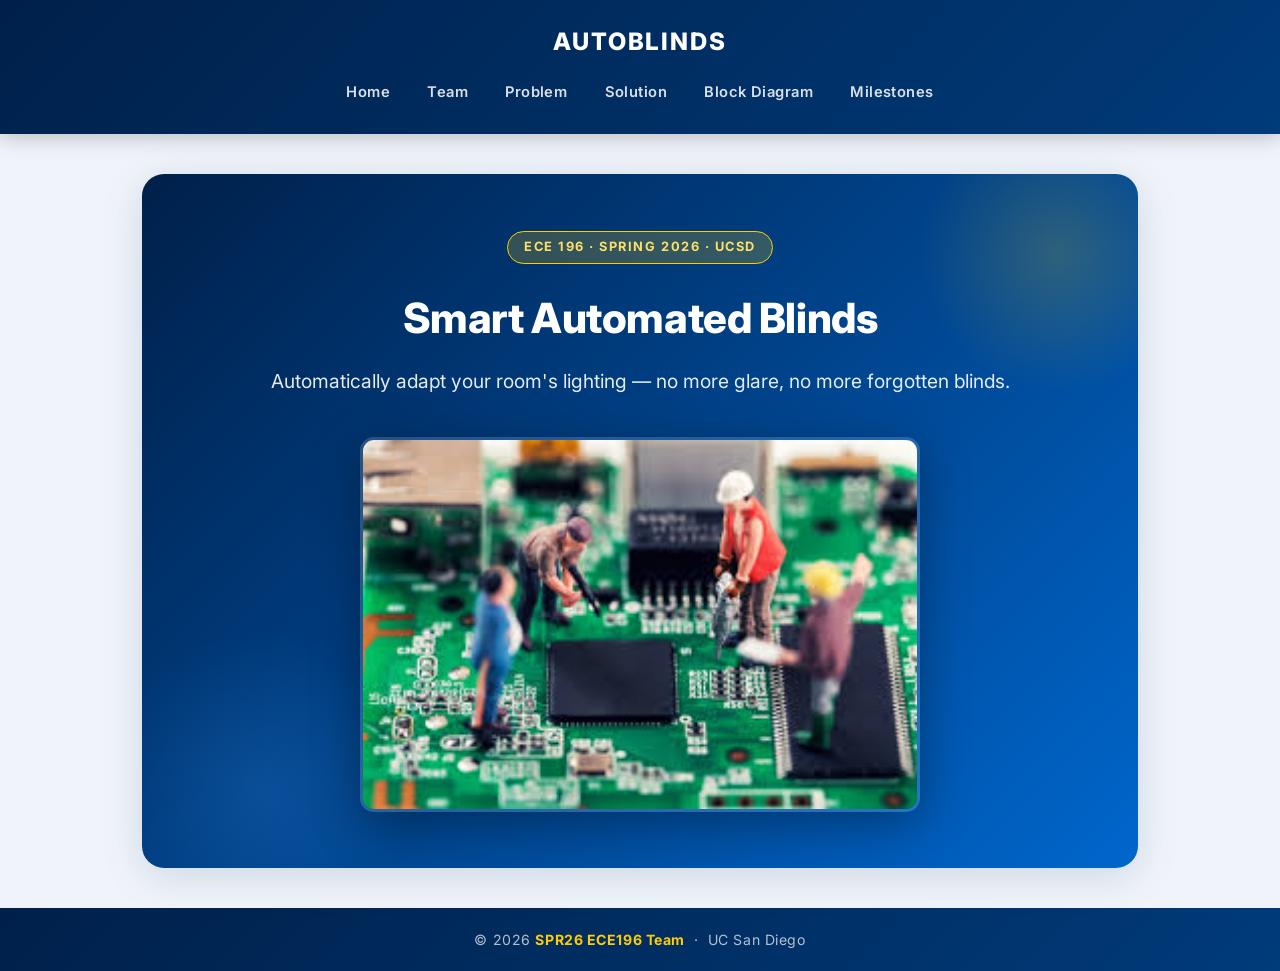
==== index.html @ 06a7fe36 "Website Polish" ====
<!DOCTYPE html>
<html lang="en">
<head>
    <meta charset="UTF-8">
    <meta name="viewport" content="width=device-width, initial-scale=1.0">
    <title>AutoBlinds — ECE 196</title>
    <link rel="stylesheet" href="assets/styles.css">
</head>
<body>
    <header>
        <h1>AutoBlinds</h1>
        <nav>
            <a href="index.html">Home</a>
            <a href="team.html">Team</a>
            <a href="problem.html">Problem</a>
            <a href="solution.html">Solution</a>
            <a href="block-diagram.html">Block Diagram</a>
            <a href="milestones.html">Milestones</a>
        </nav>
    </header>
    <main>
        <section class="hero">
            <div class="hero-content">
                <div class="hero-badge">ECE 196 · Spring 2026 · UCSD</div>
                <h2>Smart Automated Blinds</h2>
                <p>Automatically adapt your room's lighting — no more glare, no more forgotten blinds.</p>
                <img src="assets/engpic.jfif" alt="Engineers working on a circuit board" class="hero-image">
            </div>
        </section>
    </main>
    <footer>
        <p>&copy; 2026 <strong>SPR26 ECE196 Team</strong> &nbsp;·&nbsp; UC San Diego</p>
    </footer>
</body>
</html>
---- assets/styles.css ----
@import url('https://fonts.googleapis.com/css2?family=Inter:wght@300;400;500;600;700;800&display=swap');

:root {
    --navy: #00204a;
    --blue: #003b7a;
    --accent: #0066cc;
    --accent-light: #3399ff;
    --gold: #ffcc00;
    --gold-light: #ffe066;
    --bg: #f0f4fa;
    --surface: #ffffff;
    --surface2: #f7f9fc;
    --text: #0d1b2a;
    --text-muted: #4a6080;
    --border: #dde5f0;
    --shadow: 0 4px 24px rgba(0,51,102,0.10);
    --shadow-lg: 0 8px 40px rgba(0,51,102,0.15);
    --radius: 14px;
    --radius-lg: 22px;
}

*, *::before, *::after { box-sizing: border-box; margin: 0; padding: 0; }

html { scroll-behavior: smooth; }

body {
    font-family: 'Inter', Arial, sans-serif;
    background: var(--bg);
    color: var(--text);
    min-height: 100vh;
    display: flex;
    flex-direction: column;
    font-size: 1.08rem;
    line-height: 1.7;
}

/* ─── HEADER ─── */
header {
    background: linear-gradient(135deg, var(--navy) 0%, var(--blue) 100%);
    color: #fff;
    padding: 1.4rem 2.5rem;
    text-align: center;
    position: sticky;
    top: 0;
    z-index: 200;
    box-shadow: 0 2px 20px rgba(0,0,0,0.25);
}

header h1 {
    font-size: 1.5rem;
    font-weight: 800;
    letter-spacing: 0.02em;
    margin-bottom: 0.6rem;
    text-transform: uppercase;
    letter-spacing: 0.08em;
    background: linear-gradient(90deg, #fff 60%, var(--gold-light) 100%);
    -webkit-background-clip: text;
    -webkit-text-fill-color: transparent;
    background-clip: text;
}

nav {
    display: flex;
    justify-content: center;
    flex-wrap: wrap;
    gap: 0.2rem;
    margin-top: 0.3rem;
}

nav a {
    color: rgba(255,255,255,0.85);
    padding: 0.38rem 1rem;
    text-decoration: none;
    font-weight: 600;
    font-size: 0.92rem;
    letter-spacing: 0.03em;
    border-radius: 50px;
    transition: all 0.22s ease;
    border: 1.5px solid transparent;
}

nav a:hover {
    color: var(--gold);
    border-color: var(--gold);
    background: rgba(255,204,0,0.08);
}

/* ─── MAIN ─── */
main {
    padding: 2.5rem 2rem;
    max-width: 1060px;
    margin: 0 auto;
    flex: 1;
    width: 100%;
}

/* ─── HERO ─── */
.hero {
    background: linear-gradient(135deg, var(--navy) 0%, var(--accent) 100%);
    border-radius: var(--radius-lg);
    padding: 3.5rem 2rem 3rem;
    text-align: center;
    color: #fff;
    position: relative;
    overflow: hidden;
    box-shadow: var(--shadow-lg);
}

.hero::before {
    content: '';
    position: absolute;
    top: -60px; right: -60px;
    width: 280px; height: 280px;
    background: radial-gradient(circle, rgba(255,204,0,0.18) 0%, transparent 70%);
    border-radius: 50%;
}

.hero::after {
    content: '';
    position: absolute;
    bottom: -80px; left: -40px;
    width: 320px; height: 320px;
    background: radial-gradient(circle, rgba(51,153,255,0.18) 0%, transparent 70%);
    border-radius: 50%;
}

.hero-content {
    position: relative;
    z-index: 2;
}

.hero-content h2 {
    font-size: 2.6rem;
    font-weight: 800;
    margin-bottom: 0.7rem;
    letter-spacing: -0.01em;
}

.hero-badge {
    display: inline-block;
    background: rgba(255,204,0,0.2);
    border: 1.5px solid var(--gold);
    color: var(--gold-light);
    font-size: 0.8rem;
    font-weight: 700;
    letter-spacing: 0.12em;
    text-transform: uppercase;
    padding: 0.28rem 1rem;
    border-radius: 50px;
    margin-bottom: 1.2rem;
}

.hero-content p {
    font-size: 1.2rem;
    opacity: 0.9;
    margin-bottom: 2rem;
    font-weight: 400;
}

.hero-image {
    width: 100%;
    max-width: 560px;
    border-radius: var(--radius);
    box-shadow: 0 12px 48px rgba(0,0,0,0.35);
    border: 3px solid rgba(255,255,255,0.15);
    margin-top: 0.5rem;
}

/* ─── SECTION CARDS ─── */
.problem, .section-card {
    background: var(--surface);
    border-radius: var(--radius-lg);
    box-shadow: var(--shadow);
    padding: 2.5rem 2.5rem;
    display: flex;
    flex-direction: column;
    align-items: center;
    border: 1px solid var(--border);
}

/* ─── SECTION HEADINGS ─── */
.problem h2, .section-card h2 {
    font-size: 1.75rem;
    font-weight: 800;
    color: var(--navy);
    margin-bottom: 0.8rem;
    margin-top: 1.8rem;
    text-align: center;
    position: relative;
}

.problem h2:first-child, .section-card h2:first-child {
    margin-top: 0;
}

.problem h2::after {
    content: '';
    display: block;
    width: 48px;
    height: 4px;
    background: linear-gradient(90deg, var(--accent), var(--gold));
    border-radius: 2px;
    margin: 0.5rem auto 0;
}

.problem h3 {
    font-size: 1.25rem;
    font-weight: 700;
    color: var(--accent);
    margin: 1rem 0 0.5rem;
    text-align: center;
}

.problem p {
    font-size: 1.05rem;
    color: var(--text-muted);
    text-align: center;
    max-width: 700px;
    line-height: 1.8;
    margin-bottom: 0.5rem;
}

/* ─── LISTS ─── */
li {
    font-size: 1.05rem;
    text-align: left;
    line-height: 1.8;
    color: var(--text);
}

ul {
    list-style: none;
    padding: 0;
}

.problem ul > li {
    background: var(--surface2);
    border-left: 4px solid var(--accent);
    border-radius: 0 var(--radius) var(--radius) 0;
    padding: 0.6rem 1.1rem;
    margin-bottom: 0.5rem;
    font-size: 1rem;
    font-weight: 500;
}

.problem ul > li > ul {
    padding-left: 1rem;
    margin-top: 0.3rem;
}

.problem ul > li > ul > li {
    background: none;
    border-left: 2px solid var(--gold);
    border-radius: 0;
    padding: 0.25rem 0.8rem;
    margin-bottom: 0.25rem;
    font-weight: 400;
    color: var(--text-muted);
}

/* ─── COMPARISON CARDS ─── */
.comparison-grid {
    display: grid;
    grid-template-columns: repeat(auto-fit, minmax(260px, 1fr));
    gap: 1.5rem;
    width: 100%;
    margin-top: 1rem;
}

.comparison-card {
    background: var(--surface2);
    border: 1px solid var(--border);
    border-radius: var(--radius);
    padding: 1.5rem;
    display: flex;
    flex-direction: column;
    align-items: center;
    gap: 0.8rem;
    transition: transform 0.2s, box-shadow 0.2s;
}

.comparison-card:hover {
    transform: translateY(-4px);
    box-shadow: var(--shadow-lg);
}

.comparison-card img {
    width: 100%;
    max-height: 180px;
    object-fit: contain;
    border-radius: 8px;
    background: #eef2f8;
    padding: 0.5rem;
}

.comparison-card h3 {
    font-size: 1.1rem;
    font-weight: 700;
    color: var(--navy);
    margin: 0;
}

.tag-row {
    display: flex;
    gap: 0.4rem;
    flex-wrap: wrap;
    justify-content: center;
}

.tag {
    font-size: 0.75rem;
    font-weight: 600;
    padding: 0.22rem 0.7rem;
    border-radius: 50px;
    text-transform: uppercase;
    letter-spacing: 0.06em;
}

.tag.strength { background: #e6f4ea; color: #1a7a38; border: 1px solid #b7dfc4; }
.tag.weakness { background: #fdecea; color: #c0392b; border: 1px solid #f5c0bb; }

.strength-list, .weakness-list {
    width: 100%;
    margin: 0;
}

.strength-list li, .weakness-list li {
    background: none !important;
    border-left: none !important;
    border-radius: 0 !important;
    padding: 0.2rem 0 !important;
    font-size: 0.92rem !important;
    color: var(--text-muted) !important;
    font-weight: 400 !important;
    display: flex;
    align-items: flex-start;
    gap: 0.4rem;
}

.strength-list li::before { content: '✓'; color: #1a7a38; font-weight: 700; flex-shrink: 0; }
.weakness-list li::before { content: '✗'; color: #c0392b; font-weight: 700; flex-shrink: 0; }

/* ─── SOLUTION IMAGES ─── */
.image-grid {
    display: grid;
    grid-template-columns: repeat(auto-fit, minmax(220px, 1fr));
    gap: 1.2rem;
    width: 100%;
    margin-bottom: 0.5rem;
}

.image-grid img {
    width: 100%;
    height: 200px;
    object-fit: contain;
    border-radius: var(--radius);
    background: var(--surface2);
    border: 1px solid var(--border);
    padding: 0.75rem;
    transition: transform 0.2s, box-shadow 0.2s;
}

.image-grid img:hover {
    transform: scale(1.03);
    box-shadow: var(--shadow-lg);
}

.problem img {
    border-radius: var(--radius);
    border: 1px solid var(--border);
    box-shadow: var(--shadow);
}

/* ─── FEATURE CHIPS ─── */
.feature-grid {
    display: grid;
    grid-template-columns: repeat(auto-fit, minmax(200px, 1fr));
    gap: 1rem;
    width: 100%;
    margin: 0.5rem 0;
}

.feature-chip {
    background: linear-gradient(135deg, var(--navy), var(--accent));
    color: #fff;
    border-radius: var(--radius);
    padding: 1.2rem 1rem;
    text-align: center;
    font-size: 0.95rem;
    font-weight: 600;
    box-shadow: 0 4px 12px rgba(0,51,102,0.18);
    transition: transform 0.2s, box-shadow 0.2s;
}

.feature-chip:hover {
    transform: translateY(-3px);
    box-shadow: 0 8px 24px rgba(0,51,102,0.25);
}

.feature-chip .icon {
    font-size: 1.6rem;
    display: block;
    margin-bottom: 0.4rem;
}

/* ─── TEAM ─── */
.team {
    display: flex;
    justify-content: center;
    gap: 2rem;
    flex-wrap: wrap;
    width: 100%;
}

.member {
    background: var(--surface);
    border-radius: var(--radius-lg);
    box-shadow: var(--shadow);
    padding: 2rem 1.8rem;
    text-align: center;
    width: 240px;
    border: 1px solid var(--border);
    transition: transform 0.25s, box-shadow 0.25s;
    position: relative;
    overflow: hidden;
}

.member::before {
    content: '';
    position: absolute;
    top: 0; left: 0; right: 0;
    height: 5px;
    background: linear-gradient(90deg, var(--accent), var(--gold));
}

.member:hover {
    transform: translateY(-8px);
    box-shadow: var(--shadow-lg);
}

.member img {
    width: 110px;
    height: 110px;
    border-radius: 50%;
    object-fit: cover;
    margin-bottom: 1rem;
    border: 4px solid var(--border);
    box-shadow: 0 4px 16px rgba(0,51,102,0.14);
    transition: border-color 0.2s;
}

.member:hover img {
    border-color: var(--accent-light);
}

.member h2 {
    font-size: 1.15rem !important;
    font-weight: 700;
    color: var(--navy);
    margin-bottom: 0.3rem;
}

.member p {
    font-size: 0.9rem;
    color: var(--text-muted);
    font-weight: 500;
    background: var(--bg);
    display: inline-block;
    padding: 0.2rem 0.8rem;
    border-radius: 50px;
    border: 1px solid var(--border);
}

/* ─── MILESTONES ─── */
.milestone-timeline {
    display: flex;
    flex-direction: column;
    gap: 0;
    width: 100%;
    position: relative;
    padding-left: 2rem;
    margin-top: 0.5rem;
}

.milestone-timeline::before {
    content: '';
    position: absolute;
    left: 0.75rem;
    top: 12px;
    bottom: 12px;
    width: 3px;
    background: linear-gradient(to bottom, var(--accent), var(--gold));
    border-radius: 2px;
}

.milestone-item {
    position: relative;
    background: var(--surface2);
    border: 1px solid var(--border);
    border-radius: var(--radius);
    padding: 1rem 1.4rem;
    margin-bottom: 1rem;
    transition: transform 0.2s, box-shadow 0.2s;
}

.milestone-item:hover {
    transform: translateX(4px);
    box-shadow: var(--shadow);
}

.milestone-item::before {
    content: '';
    position: absolute;
    left: -1.55rem;
    top: 50%;
    transform: translateY(-50%);
    width: 14px;
    height: 14px;
    border-radius: 50%;
    background: var(--accent);
    border: 3px solid var(--surface);
    box-shadow: 0 0 0 2px var(--accent-light);
}

.milestone-date {
    font-size: 0.8rem;
    font-weight: 700;
    letter-spacing: 0.08em;
    text-transform: uppercase;
    color: var(--accent);
    margin-bottom: 0.2rem;
}

.milestone-item p {
    font-size: 1rem;
    color: var(--text);
    font-weight: 500;
    margin: 0;
    text-align: left;
}

/* ─── BLOCK DIAGRAM ─── */
.block-diagram-img {
    width: 100%;
    max-width: 760px;
    border-radius: var(--radius);
    box-shadow: var(--shadow-lg);
    border: 1px solid var(--border);
    margin-top: 1rem;
}

/* ─── FOOTER ─── */
footer {
    background: linear-gradient(135deg, var(--navy) 0%, var(--blue) 100%);
    color: rgba(255,255,255,0.7);
    text-align: center;
    padding: 1.2rem 0;
    font-size: 0.88rem;
    letter-spacing: 0.04em;
    width: 100%;
    flex-shrink: 0;
}

footer strong {
    color: var(--gold);
}

/* ─── SECTION DIVIDER ─── */
.section-divider {
    width: 100%;
    height: 1px;
    background: var(--border);
    margin: 1.8rem 0;
}

/* ─── FADE-IN ANIMATION ─── */
@keyframes fadeInUp {
    from { opacity: 0; transform: translateY(24px); }
    to   { opacity: 1; transform: translateY(0); }
}

.hero, .problem, .team, .section-card {
    animation: fadeInUp 0.5s ease both;
}

/* ─── RESPONSIVE ─── */
@media (max-width: 700px) {
    header { padding: 1rem 1rem; }
    main { padding: 1.5rem 1rem; }
    .hero-content h2 { font-size: 1.8rem; }
    .problem { padding: 1.5rem 1rem; }
    .member { width: 100%; }
    .milestone-timeline { padding-left: 1.5rem; }
}
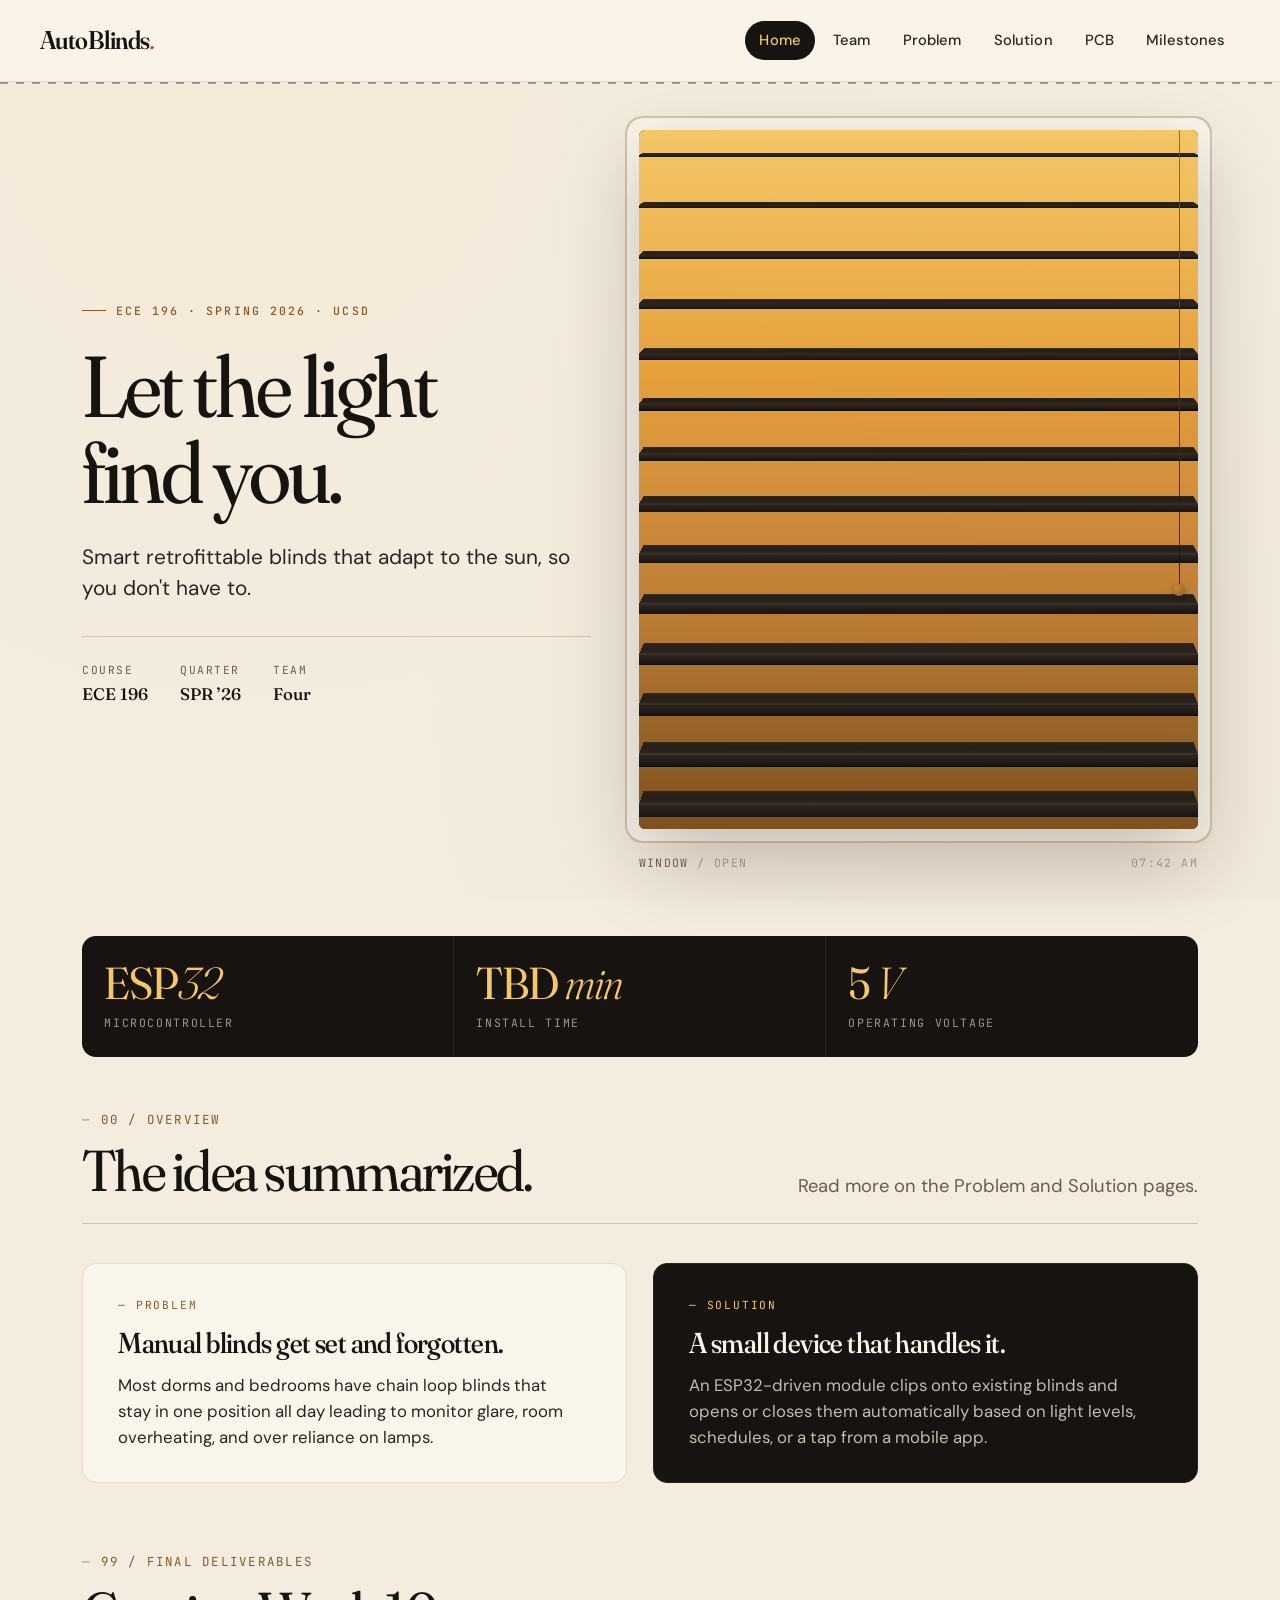
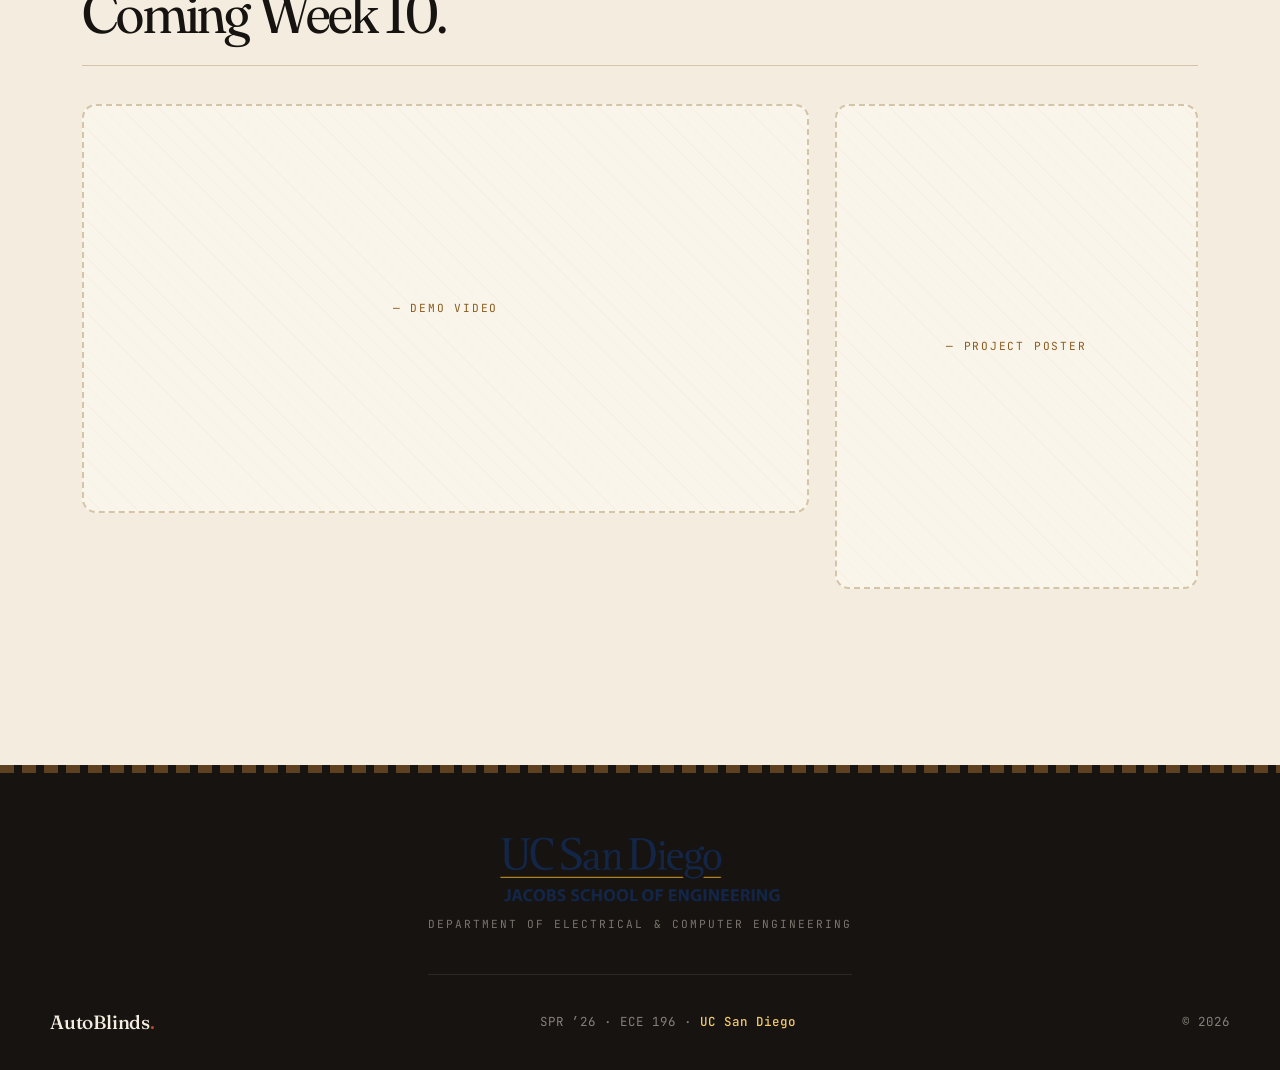
==== commit c3668904: "Redesigned website" ====
--- a/index.html
+++ b/index.html
@@ -3,33 +3,150 @@
 <head>
     <meta charset="UTF-8">
     <meta name="viewport" content="width=device-width, initial-scale=1.0">
-    <title>AutoBlinds — ECE 196</title>
+    <title>AutoBlinds — UCSD ECE 196 · Spring 2026</title>
+    <meta name="description" content="AutoBlinds: smart, retrofittable automated blinds. UCSD ECE 196 final project, Spring 2026.">
     <link rel="stylesheet" href="assets/styles.css">
 </head>
 <body>
     <header>
-        <h1>AutoBlinds</h1>
-        <nav>
-            <a href="index.html">Home</a>
-            <a href="team.html">Team</a>
-            <a href="problem.html">Problem</a>
-            <a href="solution.html">Solution</a>
-            <a href="block-diagram.html">Block Diagram</a>
-            <a href="milestones.html">Milestones</a>
-        </nav>
+        <div class="header-inner">
+            <div style="display: flex; align-items: center;">
+                <h1>AutoBlinds<span class="dot">.</span></h1>
+            </div>
+            <nav>
+                <a href="index.html" class="active">Home</a>
+                <a href="team.html">Team</a>
+                <a href="problem.html">Problem</a>
+                <a href="solution.html">Solution</a>
+                <a href="pcb.html">PCB</a>
+                <a href="milestones.html">Milestones</a>
+            </nav>
+        </div>
     </header>
+
     <main>
         <section class="hero">
-            <div class="hero-content">
-                <div class="hero-badge">ECE 196 · Spring 2026 · UCSD</div>
-                <h2>Smart Automated Blinds</h2>
-                <p>Automatically adapt your room's lighting — no more glare, no more forgotten blinds.</p>
-                <img src="assets/engpic.jfif" alt="Engineers working on a circuit board" class="hero-image">
+            <div class="hero-grid">
+                <div class="hero-text">
+                    <span class="eyebrow">ECE 196 · Spring 2026 · UCSD</span>
+                    <h2>Let the light<br>find you.</h2>
+                    <p>Smart retrofittable blinds that adapt to the sun, so you don't have to.</p>
+                    <div class="hero-meta">
+                        <div class="item">
+                            <span class="label">Course</span>
+                            <span class="value">ECE 196</span>
+                        </div>
+                        <div class="item">
+                            <span class="label">Quarter</span>
+                            <span class="value">SPR ’26</span>
+                        </div>
+                        <div class="item">
+                            <span class="label">Team</span>
+                            <span class="value">Four</span>
+                        </div>
+                    </div>
+                </div>
+
+                <div>
+                    <div class="window">
+                        <div class="window-scene"></div>
+                        <div class="blinds" aria-hidden="true">
+                            <div class="slat" style="--i: 0"></div>
+                            <div class="slat" style="--i: 1"></div>
+                            <div class="slat" style="--i: 2"></div>
+                            <div class="slat" style="--i: 3"></div>
+                            <div class="slat" style="--i: 4"></div>
+                            <div class="slat" style="--i: 5"></div>
+                            <div class="slat" style="--i: 6"></div>
+                            <div class="slat" style="--i: 7"></div>
+                            <div class="slat" style="--i: 8"></div>
+                            <div class="slat" style="--i: 9"></div>
+                            <div class="slat" style="--i: 10"></div>
+                            <div class="slat" style="--i: 11"></div>
+                            <div class="slat" style="--i: 12"></div>
+                            <div class="slat" style="--i: 13"></div>
+                        </div>
+                    </div>
+                    <div class="window-caption">
+                        <span>Window <span class="dim">/ open</span></span>
+                        <span class="dim">07:42 AM</span>
+                    </div>
+                </div>
+            </div>
+        </section>
+
+        <!-- ─── Stats / Specs Bar ─── -->
+        <section class="stats-bar fade-up delay-3">
+            <div class="stat">
+                <div class="num">ESP<em>32</em></div>
+                <div class="label">Microcontroller</div>
+            </div>
+            <div class="stat">
+                <div class="num">TBD <em>min</em></div>
+                <div class="label">Install time</div>
+            </div>
+            <div class="stat">
+                <div class="num">5 <em>V</em></div>
+                <div class="label">Operating voltage</div>
+            </div>
+        </section>
+
+        <!-- ─── Project summary ─── -->
+        <section class="fade-up delay-4">
+            <div class="section-head">
+                <div class="titles">
+                    <span class="section-num">00 / Overview</span>
+                    <h2>The idea summarized.</h2>
+                </div>
+                <p class="lead">Read more on the Problem and Solution pages.</p>
+            </div>
+
+            <div class="summary-grid">
+                <article class="summary-card">
+                    <span class="badge">— Problem</span>
+                    <h3>Manual blinds get set and forgotten.</h3>
+                    <p>Most dorms and bedrooms have chain loop blinds that stay in one position all day leading to monitor glare, room overheating, and over reliance on lamps.</p>
+                </article>
+                <article class="summary-card dark">
+                    <span class="badge">— Solution</span>
+                    <h3>A small device that handles it.</h3>
+                    <p>An ESP32-driven module clips onto existing blinds and opens or closes them automatically based on light levels, schedules, or a tap from a mobile app.</p>
+                </article>
+            </div>
+        </section>
+
+        <!-- ─── Final Deliverables (placeholders for video/poster) ─── -->
+        <section class="fade-up delay-5">
+            <div class="section-head">
+                <div class="titles">
+                    <span class="section-num">99 / Final deliverables</span>
+                    <h2>Coming Week 10.</h2>
+                </div>
+            </div>
+
+            <div class="deliverables-grid">
+                <div class="placeholder-box wide">
+                    <span class="ph-eyebrow">— Demo video</span>
+                </div>
+                <div class="placeholder-box tall">
+                    <span class="ph-eyebrow">— Project poster</span>
+                </div>
             </div>
         </section>
     </main>
+
     <footer>
-        <p>&copy; 2026 <strong>SPR26 ECE196 Team</strong> &nbsp;·&nbsp; UC San Diego</p>
+        <div class="footer-inner" style="flex-direction: column; gap: 0;">
+            <div class="footer-logo">
+                <img src="assets/jacobs-logo.png" alt="UC San Diego Jacobs School of Engineering">
+                <div class="caption">Department of Electrical &amp; Computer Engineering</div>
+            </div>
+            <div style="display: flex; justify-content: space-between; align-items: center; flex-wrap: wrap; gap: 1rem; width: 100%;">
+                <div class="brand">AutoBlinds<span class="dot">.</span></div>
+                <div class="meta">SPR ’26 · ECE 196 · <strong>UC San Diego</strong></div>
+                <div class="meta">© 2026</div>
+            </div>
+        </div>
     </footer>
 </body>
 </html>
--- a/assets/styles.css
+++ b/assets/styles.css
@@ -1,594 +1,1496 @@
-@import url('https://fonts.googleapis.com/css2?family=Inter:wght@300;400;500;600;700;800&display=swap');
+@import url('https://fonts.googleapis.com/css2?family=Fraunces:opsz,wght@9..144,300;9..144,400;9..144,500;9..144,600;9..144,700;9..144,900&family=DM+Sans:opsz,wght@9..40,300;9..40,400;9..40,500;9..40,600;9..40,700&family=JetBrains+Mono:wght@400;500&display=swap');
 
 :root {
-    --navy: #00204a;
-    --blue: #003b7a;
-    --accent: #0066cc;
-    --accent-light: #3399ff;
-    --gold: #ffcc00;
-    --gold-light: #ffe066;
-    --bg: #f0f4fa;
-    --surface: #ffffff;
-    --surface2: #f7f9fc;
-    --text: #0d1b2a;
-    --text-muted: #4a6080;
-    --border: #dde5f0;
-    --shadow: 0 4px 24px rgba(0,51,102,0.10);
-    --shadow-lg: 0 8px 40px rgba(0,51,102,0.15);
-    --radius: 14px;
-    --radius-lg: 22px;
+    --ink:        #161310;
+    --shadow:     #2a2520;
+    --cream:      #f3ecdf;
+    --paper:      #faf5ea;
+    --paper-2:    #efe6d4;
+    --amber:      #c8853a;
+    --amber-deep: #8b5a1f;
+    --sun:        #f4c869;
+    --rust:       #b8492e;
+    --sage:       #6b7c5e;
+    --muted:      #6b5d4e;
+    --rule:       #d4c5a8;
+    --rule-soft:  #e6dbc5;
+
+    /* Tokens */
+    --radius-sm: 6px;
+    --radius:    14px;
+    --radius-lg: 24px;
+    --shadow-sm: 0 2px 8px rgba(45, 33, 20, 0.06);
+    --shadow-md: 0 8px 28px rgba(45, 33, 20, 0.10);
+    --shadow-lg: 0 20px 60px rgba(45, 33, 20, 0.18);
+
+    /* Type scale */
+    --display: 'Fraunces', 'Times New Roman', serif;
+    --body:    'DM Sans', system-ui, sans-serif;
+    --mono:    'JetBrains Mono', ui-monospace, monospace;
 }
 
 *, *::before, *::after { box-sizing: border-box; margin: 0; padding: 0; }
 
-html { scroll-behavior: smooth; }
+html {
+    scroll-behavior: smooth;
+    -webkit-font-smoothing: antialiased;
+    -moz-osx-font-smoothing: grayscale;
+}
 
 body {
-    font-family: 'Inter', Arial, sans-serif;
-    background: var(--bg);
-    color: var(--text);
+    font-family: var(--body);
+    background: var(--cream);
+    color: var(--ink);
     min-height: 100vh;
     display: flex;
     flex-direction: column;
-    font-size: 1.08rem;
-    line-height: 1.7;
-}
-
-/* ─── HEADER ─── */
+    font-size: 1.04rem;
+    line-height: 1.65;
+    font-weight: 400;
+    /* Subtle paper-grain texture */
+    background-image:
+      radial-gradient(circle at 20% 10%, rgba(244, 200, 105, 0.06), transparent 50%),
+      radial-gradient(circle at 80% 80%, rgba(200, 133, 58, 0.05), transparent 50%);
+    background-attachment: fixed;
+}
+
+
+::selection {
+    background: var(--ink);
+    color: var(--sun);
+}
+
+.eyebrow {
+    font-family: var(--mono);
+    font-size: 0.72rem;
+    font-weight: 500;
+    letter-spacing: 0.18em;
+    text-transform: uppercase;
+    color: var(--amber-deep);
+    display: inline-flex;
+    align-items: center;
+    gap: 0.6rem;
+}
+
+.eyebrow::before {
+    content: '';
+    display: inline-block;
+    width: 24px;
+    height: 1px;
+    background: var(--amber-deep);
+}
+
+
 header {
-    background: linear-gradient(135deg, var(--navy) 0%, var(--blue) 100%);
-    color: #fff;
-    padding: 1.4rem 2.5rem;
-    text-align: center;
+    background: var(--paper);
+    border-bottom: 1px solid var(--rule-soft);
+    padding: 1.2rem 2.5rem;
     position: sticky;
     top: 0;
     z-index: 200;
-    box-shadow: 0 2px 20px rgba(0,0,0,0.25);
+    backdrop-filter: blur(14px);
+    background: rgba(250, 245, 234, 0.85);
+}
+
+header::after {
+    /* Slat motif under header */
+    content: '';
+    position: absolute;
+    left: 0; right: 0; bottom: -3px;
+    height: 2px;
+    background: repeating-linear-gradient(
+        90deg,
+        var(--ink) 0 8px,
+        transparent 8px 16px
+    );
+    opacity: 0.4;
 }
 
 header h1 {
-    font-size: 1.5rem;
-    font-weight: 800;
-    letter-spacing: 0.02em;
-    margin-bottom: 0.6rem;
-    text-transform: uppercase;
-    letter-spacing: 0.08em;
-    background: linear-gradient(90deg, #fff 60%, var(--gold-light) 100%);
-    -webkit-background-clip: text;
-    -webkit-text-fill-color: transparent;
-    background-clip: text;
+    font-family: var(--display);
+    font-variation-settings: "opsz" 144, "SOFT" 30;
+    font-size: 1.6rem;
+    font-weight: 600;
+    letter-spacing: -0.02em;
+    color: var(--ink);
+    text-align: left;
+    margin-bottom: 0;
+    display: inline-block;
+}
+
+header h1 .dot {
+    color: var(--rust);
+    font-style: italic;
+    font-weight: 500;
+}
+
+.header-inner {
+    max-width: 1200px;
+    margin: 0 auto;
+    display: flex;
+    justify-content: space-between;
+    align-items: center;
+    gap: 2rem;
+    flex-wrap: wrap;
 }
 
 nav {
     display: flex;
-    justify-content: center;
+    gap: 0.2rem;
     flex-wrap: wrap;
-    gap: 0.2rem;
-    margin-top: 0.3rem;
 }
 
 nav a {
-    color: rgba(255,255,255,0.85);
-    padding: 0.38rem 1rem;
+    color: var(--shadow);
+    padding: 0.45rem 0.9rem;
     text-decoration: none;
-    font-weight: 600;
+    font-weight: 500;
     font-size: 0.92rem;
-    letter-spacing: 0.03em;
+    letter-spacing: 0.01em;
     border-radius: 50px;
-    transition: all 0.22s ease;
-    border: 1.5px solid transparent;
+    transition: all 0.25s cubic-bezier(.2, .8, .2, 1);
+    position: relative;
 }
 
 nav a:hover {
-    color: var(--gold);
-    border-color: var(--gold);
-    background: rgba(255,204,0,0.08);
-}
-
-/* ─── MAIN ─── */
+    color: var(--ink);
+    background: var(--paper-2);
+}
+
+nav a.active {
+    color: var(--ink);
+    background: var(--ink);
+    color: var(--sun);
+}
+
+
 main {
-    padding: 2.5rem 2rem;
-    max-width: 1060px;
+    padding: 3rem 2rem 4rem;
+    max-width: 1180px;
     margin: 0 auto;
     flex: 1;
     width: 100%;
 }
 
-/* ─── HERO ─── */
+
 .hero {
-    background: linear-gradient(135deg, var(--navy) 0%, var(--accent) 100%);
-    border-radius: var(--radius-lg);
-    padding: 3.5rem 2rem 3rem;
-    text-align: center;
-    color: #fff;
-    position: relative;
+    margin-bottom: 4rem;
+}
+
+.hero-grid {
+    display: grid;
+    grid-template-columns: 1fr 1.1fr;
+    gap: 3rem;
+    align-items: center;
+}
+
+@media (max-width: 880px) {
+    .hero-grid { grid-template-columns: 1fr; gap: 2rem; }
+}
+
+.hero-text .eyebrow {
+    margin-bottom: 1.4rem;
+}
+
+.hero-text h2 {
+    font-family: var(--display);
+    font-variation-settings: "opsz" 144, "SOFT" 50;
+    font-size: clamp(3rem, 7vw, 5.4rem);
+    font-weight: 400;
+    line-height: 1;
+    letter-spacing: -0.035em;
+    color: var(--ink);
+    margin-bottom: 1.6rem;
+}
+
+.hero-text h2 em {
+    font-style: italic;
+    font-weight: 300;
+    color: var(--amber-deep);
+    font-variation-settings: "opsz" 144, "SOFT" 100;
+}
+
+.hero-text p {
+    font-size: 1.3rem;
+    line-height: 1.5;
+    color: var(--shadow);
+    max-width: 38ch;
+    margin-bottom: 2rem;
+}
+
+.hero-meta {
+    display: flex;
+    gap: 2rem;
+    flex-wrap: wrap;
+    padding-top: 1.5rem;
+    border-top: 1px solid var(--rule);
+}
+
+.hero-meta .item {
+    display: flex;
+    flex-direction: column;
+    gap: 0.15rem;
+}
+
+.hero-meta .label {
+    font-family: var(--mono);
+    font-size: 0.7rem;
+    letter-spacing: 0.14em;
+    text-transform: uppercase;
+    color: var(--muted);
+}
+
+.hero-meta .value {
+    font-family: var(--display);
+    font-size: 1.05rem;
+    font-weight: 500;
+    color: var(--ink);
+}
+
+.window {
+    position: relative;
+    aspect-ratio: 4 / 5;
+    border-radius: 6px;
     overflow: hidden;
-    box-shadow: var(--shadow-lg);
-}
-
-.hero::before {
+    perspective: 1400px;
+    box-shadow:
+        0 30px 80px rgba(45, 33, 20, 0.25),
+        0 0 0 12px var(--paper),
+        0 0 0 14px var(--rule);
+    background: var(--ink);
+}
+
+.window-scene {
+    position: absolute;
+    inset: 0;
+    background-size: cover;
+    background-position: center;
+    transform: scale(1.05);
+    background-image:
+        linear-gradient(180deg,
+            #f4c869 0%,
+            #e6a13c 35%,
+            #c8853a 60%,
+            #8b5a1f 100%
+        );
+}
+
+.window-scene.has-image {
+    background-image: var(--scene-img);
+}
+
+.window-scene::after {
     content: '';
     position: absolute;
-    top: -60px; right: -60px;
-    width: 280px; height: 280px;
-    background: radial-gradient(circle, rgba(255,204,0,0.18) 0%, transparent 70%);
+    inset: 0;
+    background: linear-gradient(180deg,
+        rgba(244, 200, 105, 0.15) 0%,
+        transparent 30%,
+        transparent 70%,
+        rgba(45, 33, 20, 0.2) 100%
+    );
+}
+
+.blinds {
+    position: absolute;
+    inset: 0;
+    display: flex;
+    flex-direction: column;
+    pointer-events: none;
+    transform-style: preserve-3d;
+}
+
+.slat {
+    flex: 1;
+    position: relative;
+    background: linear-gradient(180deg,
+        #1a1410 0%,
+        #2d2520 45%,
+        #463a2e 50%,
+        #2d2520 55%,
+        #1a1410 100%
+    );
+    border-top: 1px solid rgba(244, 200, 105, 0.12);
+    border-bottom: 1px solid rgba(0, 0, 0, 0.5);
+    transform-origin: center center;
+    transform-style: preserve-3d;
+    /* Closed by default */
+    transform: rotateX(0deg);
+    /* Animate open on load */
+    animation: open-slat 1.4s cubic-bezier(.16, .8, .25, 1) forwards;
+    animation-delay: calc(var(--i, 0) * 70ms + 400ms);
+    box-shadow: 0 1px 0 rgba(244, 200, 105, 0.05) inset;
+}
+
+.slat::after {
+    content: '';
+    position: absolute;
+    top: 0; left: 0; right: 0;
+    height: 30%;
+    background: linear-gradient(180deg,
+        rgba(244, 200, 105, 0.08),
+        transparent
+    );
+    pointer-events: none;
+}
+
+@keyframes open-slat {
+    0%   { transform: rotateX(0deg); }
+    60%  { transform: rotateX(78deg); }
+    100% { transform: rotateX(72deg); }
+}
+
+.window::before {
+    content: '';
+    position: absolute;
+    top: 0;
+    right: 18px;
+    width: 1.5px;
+    height: 65%;
+    background: linear-gradient(180deg, var(--amber-deep), var(--ink));
+    z-index: 5;
+    border-radius: 1px;
+    opacity: 0.85;
+}
+
+.window::after {
+    content: '';
+    position: absolute;
+    top: 65%;
+    right: 13px;
+    width: 12px;
+    height: 12px;
+    background: radial-gradient(circle at 30% 30%, var(--amber), var(--amber-deep));
     border-radius: 50%;
-}
-
-.hero::after {
+    z-index: 5;
+    box-shadow: 0 2px 6px rgba(0,0,0,0.3);
+}
+
+.window-caption {
+    margin-top: 1.5rem;
+    display: flex;
+    justify-content: space-between;
+    align-items: baseline;
+    font-family: var(--mono);
+    font-size: 0.72rem;
+    color: var(--muted);
+    letter-spacing: 0.12em;
+    text-transform: uppercase;
+}
+
+.window-caption .dim {
+    opacity: 0.55;
+}
+
+
+section {
+    margin-bottom: 4rem;
+}
+
+.section-head {
+    display: flex;
+    align-items: end;
+    justify-content: space-between;
+    gap: 2rem;
+    margin-bottom: 2.4rem;
+    padding-bottom: 1.4rem;
+    border-bottom: 1px solid var(--rule);
+    flex-wrap: wrap;
+}
+
+.section-head .titles { max-width: 50ch; }
+
+.section-head h2 {
+    font-family: var(--display);
+    font-variation-settings: "opsz" 144, "SOFT" 50;
+    font-size: clamp(2.4rem, 5vw, 3.6rem);
+    font-weight: 400;
+    line-height: 1.02;
+    letter-spacing: -0.03em;
+    color: var(--ink);
+    margin-top: 0.6rem;
+}
+
+.section-head h2 em {
+    font-style: italic;
+    color: var(--amber-deep);
+    font-weight: 300;
+}
+
+.section-head .lead {
+    font-size: 1.15rem;
+    color: var(--muted);
+    max-width: 38ch;
+    line-height: 1.5;
+    text-align: right;
+}
+
+.section-num {
+    font-family: var(--mono);
+    font-size: 0.78rem;
+    letter-spacing: 0.18em;
+    color: var(--amber-deep);
+    text-transform: uppercase;
+    display: inline-block;
+}
+
+.section-num::before {
+    content: '— ';
+    opacity: 0.6;
+}
+
+@media (max-width: 700px) {
+    .section-head { align-items: flex-start; }
+    .section-head .lead { text-align: left; }
+}
+
+
+.prose {
+    background: var(--paper);
+    border: 1px solid var(--rule-soft);
+    border-radius: var(--radius);
+    padding: 2.2rem 2.4rem;
+    position: relative;
+    box-shadow: var(--shadow-sm);
+}
+
+.prose::before {
     content: '';
     position: absolute;
-    bottom: -80px; left: -40px;
-    width: 320px; height: 320px;
-    background: radial-gradient(circle, rgba(51,153,255,0.18) 0%, transparent 70%);
-    border-radius: 50%;
-}
-
-.hero-content {
-    position: relative;
-    z-index: 2;
-}
-
-.hero-content h2 {
-    font-size: 2.6rem;
-    font-weight: 800;
-    margin-bottom: 0.7rem;
-    letter-spacing: -0.01em;
-}
-
-.hero-badge {
-    display: inline-block;
-    background: rgba(255,204,0,0.2);
-    border: 1.5px solid var(--gold);
-    color: var(--gold-light);
-    font-size: 0.8rem;
-    font-weight: 700;
-    letter-spacing: 0.12em;
-    text-transform: uppercase;
-    padding: 0.28rem 1rem;
-    border-radius: 50px;
-    margin-bottom: 1.2rem;
-}
-
-.hero-content p {
-    font-size: 1.2rem;
-    opacity: 0.9;
-    margin-bottom: 2rem;
+    top: 1.5rem;
+    bottom: 1.5rem;
+    left: 0;
+    width: 3px;
+    background: repeating-linear-gradient(
+        180deg,
+        var(--amber) 0 6px,
+        transparent 6px 10px
+    );
+    border-radius: 0 2px 2px 0;
+}
+
+.prose p {
+    font-size: 1.18rem;
+    color: var(--shadow);
+    margin-bottom: 1rem;
+    line-height: 1.65;
+    max-width: 60ch;
+}
+
+.prose p:last-child { margin-bottom: 0; }
+
+.prose strong {
+    color: var(--ink);
+    font-weight: 600;
+}
+
+.prose .pullquote {
+    font-family: var(--display);
+    font-variation-settings: "opsz" 144, "SOFT" 100;
+    font-size: 1.5rem;
+    font-style: italic;
     font-weight: 400;
-}
-
-.hero-image {
-    width: 100%;
-    max-width: 560px;
-    border-radius: var(--radius);
-    box-shadow: 0 12px 48px rgba(0,0,0,0.35);
-    border: 3px solid rgba(255,255,255,0.15);
-    margin-top: 0.5rem;
-}
-
-/* ─── SECTION CARDS ─── */
-.problem, .section-card {
-    background: var(--surface);
-    border-radius: var(--radius-lg);
-    box-shadow: var(--shadow);
-    padding: 2.5rem 2.5rem;
-    display: flex;
-    flex-direction: column;
-    align-items: center;
-    border: 1px solid var(--border);
-}
-
-/* ─── SECTION HEADINGS ─── */
-.problem h2, .section-card h2 {
-    font-size: 1.75rem;
-    font-weight: 800;
-    color: var(--navy);
-    margin-bottom: 0.8rem;
-    margin-top: 1.8rem;
-    text-align: center;
-    position: relative;
-}
-
-.problem h2:first-child, .section-card h2:first-child {
-    margin-top: 0;
-}
-
-.problem h2::after {
-    content: '';
-    display: block;
-    width: 48px;
-    height: 4px;
-    background: linear-gradient(90deg, var(--accent), var(--gold));
-    border-radius: 2px;
-    margin: 0.5rem auto 0;
-}
-
-.problem h3 {
-    font-size: 1.25rem;
-    font-weight: 700;
-    color: var(--accent);
-    margin: 1rem 0 0.5rem;
-    text-align: center;
-}
-
-.problem p {
-    font-size: 1.05rem;
-    color: var(--text-muted);
-    text-align: center;
-    max-width: 700px;
-    line-height: 1.8;
-    margin-bottom: 0.5rem;
-}
-
-/* ─── LISTS ─── */
-li {
-    font-size: 1.05rem;
-    text-align: left;
-    line-height: 1.8;
-    color: var(--text);
-}
-
-ul {
-    list-style: none;
-    padding: 0;
-}
-
-.problem ul > li {
-    background: var(--surface2);
-    border-left: 4px solid var(--accent);
-    border-radius: 0 var(--radius) var(--radius) 0;
-    padding: 0.6rem 1.1rem;
-    margin-bottom: 0.5rem;
-    font-size: 1rem;
-    font-weight: 500;
-}
-
-.problem ul > li > ul {
-    padding-left: 1rem;
-    margin-top: 0.3rem;
-}
-
-.problem ul > li > ul > li {
-    background: none;
-    border-left: 2px solid var(--gold);
-    border-radius: 0;
-    padding: 0.25rem 0.8rem;
-    margin-bottom: 0.25rem;
-    font-weight: 400;
-    color: var(--text-muted);
-}
-
-/* ─── COMPARISON CARDS ─── */
+    color: var(--amber-deep);
+    line-height: 1.3;
+    padding: 0.5rem 0 0.5rem 1.5rem;
+    border-left: 2px solid var(--amber);
+    margin: 1.4rem 0;
+    max-width: 50ch;
+}
+
+
 .comparison-grid {
     display: grid;
+    grid-template-columns: repeat(auto-fit, minmax(300px, 1fr));
+    gap: 1.6rem;
+}
+
+.comparison-card {
+    background: var(--paper);
+    border: 1px solid var(--rule-soft);
+    border-radius: var(--radius);
+    overflow: hidden;
+    transition: transform 0.35s cubic-bezier(.2, .8, .2, 1), box-shadow 0.35s;
+    display: flex;
+    flex-direction: column;
+}
+
+.comparison-card:hover {
+    transform: translateY(-6px);
+    box-shadow: var(--shadow-md);
+}
+
+.comparison-card .card-img {
+    aspect-ratio: 16 / 11;
+    background: var(--paper-2);
+    overflow: hidden;
+    position: relative;
+    border-bottom: 1px solid var(--rule-soft);
+}
+
+.comparison-card .card-img img {
+    width: 100%;
+    height: 100%;
+    object-fit: cover;
+    object-position: center;
+    display: block;
+    transition: transform 0.6s cubic-bezier(.2, .8, .2, 1);
+}
+
+.comparison-card:hover .card-img img {
+    transform: scale(1.05);
+}
+
+.comparison-card .card-img::before {
+    /* Slat overlay accent */
+    content: '';
+    position: absolute;
+    top: 1rem; left: 1rem;
+    background: var(--paper);
+    padding: 0.3rem 0.7rem;
+    font-family: var(--mono);
+    font-size: 0.65rem;
+    letter-spacing: 0.1em;
+    text-transform: uppercase;
+    color: var(--ink);
+    border-radius: 50px;
+    border: 1px solid var(--rule);
+    z-index: 2;
+}
+
+.comparison-card[data-label="01"] .card-img::before { content: '01 / Smart Blinds'; }
+.comparison-card[data-label="02"] .card-img::before { content: '02 / Shades'; }
+
+.comparison-card .card-body {
+    padding: 1.6rem;
+    flex: 1;
+    display: flex;
+    flex-direction: column;
+    gap: 1rem;
+}
+
+.comparison-card h3 {
+    font-family: var(--display);
+    font-variation-settings: "opsz" 144;
+    font-size: 1.8rem;
+    font-weight: 500;
+    color: var(--ink);
+    letter-spacing: -0.02em;
+}
+
+.pros-cons {
+    display: grid;
+    gap: 0.8rem;
+}
+
+.pros-cons h4 {
+    font-family: var(--mono);
+    font-size: 0.7rem;
+    letter-spacing: 0.14em;
+    text-transform: uppercase;
+    color: var(--muted);
+    margin-bottom: 0.4rem;
+    font-weight: 500;
+}
+
+.pros-cons ul {
+    list-style: none;
+}
+
+.pros-cons li {
+    font-size: 1.02rem;
+    line-height: 1.5;
+    color: var(--shadow);
+    padding: 0.25rem 0 0.25rem 1.4rem;
+    position: relative;
+}
+
+.pros-cons .pros li::before {
+    content: '+';
+    position: absolute;
+    left: 0;
+    top: 0.2rem;
+    color: var(--sage);
+    font-weight: 700;
+    font-family: var(--mono);
+}
+
+.pros-cons .cons li::before {
+    content: '−';
+    position: absolute;
+    left: 0;
+    top: 0.2rem;
+    color: var(--rust);
+    font-weight: 700;
+    font-family: var(--mono);
+}
+
+
+.image-grid {
+    display: grid;
+    grid-template-columns: repeat(auto-fit, minmax(240px, 1fr));
+    gap: 1.4rem;
+}
+
+.image-tile {
+    aspect-ratio: 4 / 3;
+    background: var(--paper);
+    border: 1px solid var(--rule-soft);
+    border-radius: var(--radius);
+    overflow: hidden;
+    position: relative;
+    transition: transform 0.35s cubic-bezier(.2, .8, .2, 1), box-shadow 0.35s;
+}
+
+.image-tile:hover {
+    transform: translateY(-5px);
+    box-shadow: var(--shadow-md);
+}
+
+.image-tile img {
+    width: 100%;
+    height: 100%;
+    object-fit: contain;
+    padding: 1rem;
+    transition: transform 0.5s cubic-bezier(.2, .8, .2, 1);
+}
+
+.image-tile:hover img {
+    transform: scale(1.04);
+}
+
+.image-tile .tile-label {
+    position: absolute;
+    bottom: 0.8rem;
+    left: 0.8rem;
+    font-family: var(--mono);
+    font-size: 0.68rem;
+    letter-spacing: 0.12em;
+    text-transform: uppercase;
+    color: var(--muted);
+    background: var(--paper);
+    padding: 0.25rem 0.6rem;
+    border-radius: 50px;
+    border: 1px solid var(--rule);
+}
+
+
+.feature-grid {
+    display: grid;
+    grid-template-columns: repeat(auto-fit, minmax(220px, 1fr));
+    gap: 1rem;
+}
+
+.feature-tile {
+    background: var(--paper);
+    border: 1px solid var(--rule-soft);
+    border-radius: var(--radius);
+    padding: 1.8rem 1.6rem;
+    position: relative;
+    overflow: hidden;
+    transition: transform 0.3s, box-shadow 0.3s, border-color 0.3s;
+    min-height: 180px;
+    display: flex;
+    flex-direction: column;
+    justify-content: space-between;
+}
+
+.feature-tile:hover {
+    transform: translateY(-3px);
+    border-color: var(--amber);
+    box-shadow: var(--shadow-sm);
+}
+
+.feature-tile .num {
+    font-family: var(--mono);
+    font-size: 0.72rem;
+    letter-spacing: 0.14em;
+    color: var(--amber-deep);
+    margin-bottom: 1.6rem;
+    display: block;
+}
+
+.feature-tile .icon {
+    font-size: 2rem;
+    margin-bottom: 0.8rem;
+    display: block;
+    line-height: 1;
+}
+
+.feature-tile h4 {
+    font-family: var(--display);
+    font-size: 1.5rem;
+    font-weight: 500;
+    color: var(--ink);
+    line-height: 1.15;
+    letter-spacing: -0.015em;
+}
+
+.feature-tile.dark {
+    background: var(--ink);
+    border-color: var(--shadow);
+}
+
+.feature-tile.dark h4 { color: var(--paper); }
+.feature-tile.dark .num { color: var(--sun); }
+.feature-tile.dark:hover { border-color: var(--sun); }
+
+
+.team-grid {
+    display: grid;
     grid-template-columns: repeat(auto-fit, minmax(260px, 1fr));
-    gap: 1.5rem;
+    gap: 1.6rem;
+}
+
+.member {
+    background: var(--paper);
+    border: 1px solid var(--rule-soft);
+    border-radius: var(--radius);
+    overflow: hidden;
+    text-align: left;
+    transition: transform 0.35s cubic-bezier(.2, .8, .2, 1), box-shadow 0.35s;
+    position: relative;
+}
+
+.member:hover {
+    transform: translateY(-6px);
+    box-shadow: var(--shadow-md);
+}
+
+.member .photo {
+    aspect-ratio: 4 / 5;
+    overflow: hidden;
+    background: var(--paper-2);
+    position: relative;
+}
+
+.member .photo img {
     width: 100%;
-    margin-top: 1rem;
-}
-
-.comparison-card {
-    background: var(--surface2);
-    border: 1px solid var(--border);
+    height: 100%;
+    object-fit: cover;
+    transition: transform 0.7s cubic-bezier(.2, .8, .2, 1);
+    filter: saturate(0.9) contrast(1.02);
+}
+
+.member:hover .photo img {
+    transform: scale(1.05);
+}
+
+.member .photo::after {
+    content: '';
+    position: absolute;
+    inset: 0;
+    background: repeating-linear-gradient(
+        180deg,
+        rgba(22, 19, 16, 0.35) 0 1px,
+        transparent 1px 14px
+    );
+    opacity: 0.4;
+    transition: opacity 0.4s;
+    pointer-events: none;
+}
+
+.member:hover .photo::after { opacity: 0; }
+
+.member .info {
+    padding: 1.3rem 1.4rem 1.5rem;
+    border-top: 1px solid var(--rule-soft);
+}
+
+.member .role {
+    font-family: var(--mono);
+    font-size: 0.7rem;
+    letter-spacing: 0.14em;
+    text-transform: uppercase;
+    color: var(--amber-deep);
+    margin-bottom: 0.4rem;
+}
+
+.member h3 {
+    font-family: var(--display);
+    font-variation-settings: "opsz" 144, "SOFT" 50;
+    font-size: 1.9rem;
+    font-weight: 500;
+    color: var(--ink);
+    letter-spacing: -0.025em;
+    line-height: 1.05;
+    margin-bottom: 0.4rem;
+}
+
+.member .major {
+    font-size: 1rem;
+    color: var(--muted);
+}
+
+
+.timeline {
+    display: flex;
+    flex-direction: column;
+    position: relative;
+}
+
+.timeline::before {
+    content: '';
+    position: absolute;
+    left: 7.5rem;
+    top: 0.6rem;
+    bottom: 0.6rem;
+    width: 1px;
+    background: var(--rule);
+}
+
+.milestone {
+    display: grid;
+    grid-template-columns: 7.5rem 1fr;
+    gap: 2rem;
+    padding: 1.8rem 0;
+    position: relative;
+    border-bottom: 1px solid var(--rule-soft);
+    transition: padding-left 0.3s;
+    align-items: start;
+}
+
+.milestone:last-child { border-bottom: none; }
+
+.milestone::before {
+    content: '';
+    position: absolute;
+    left: calc(7.5rem - 5px);
+    top: 2.1rem;
+    width: 11px;
+    height: 11px;
+    border-radius: 50%;
+    background: var(--paper);
+    border: 2px solid var(--amber-deep);
+    z-index: 1;
+    transition: background 0.3s, transform 0.3s;
+}
+
+.milestone:hover::before {
+    background: var(--amber);
+    transform: scale(1.3);
+}
+
+.milestone .date {
+    font-family: var(--mono);
+    font-size: 0.82rem;
+    letter-spacing: 0.12em;
+    color: var(--amber-deep);
+    text-transform: uppercase;
+    padding-top: 0.5rem;
+    text-align: right;
+    padding-right: 1.4rem;
+}
+
+.milestone .body h4 {
+    font-family: var(--display);
+    font-variation-settings: "opsz" 144, "SOFT" 50;
+    font-size: 1.6rem;
+    font-weight: 500;
+    color: var(--ink);
+    line-height: 1.15;
+    letter-spacing: -0.02em;
+}
+
+.milestone .body .summary {
+    font-size: 1rem;
+    color: var(--muted);
+    line-height: 1.5;
+    margin-top: 0.4rem;
+    max-width: 56ch;
+}
+
+@media (max-width: 600px) {
+    .timeline::before { left: 5rem; }
+    .milestone { grid-template-columns: 5rem 1fr; gap: 1rem; }
+    .milestone::before { left: calc(5rem - 5px); }
+    .milestone .date { padding-right: 0.8rem; font-size: 0.7rem; }
+}
+
+
+.diagram-frame {
+    background: var(--paper);
+    border: 1px solid var(--rule-soft);
     border-radius: var(--radius);
-    padding: 1.5rem;
+    padding: 2rem;
+    box-shadow: var(--shadow-sm);
+    position: relative;
+}
+
+.diagram-frame::before {
+    content: '— SYSTEM ARCHITECTURE';
+    position: absolute;
+    top: -10px;
+    left: 1.6rem;
+    background: var(--cream);
+    padding: 0 0.6rem;
+    font-family: var(--mono);
+    font-size: 0.7rem;
+    letter-spacing: 0.16em;
+    color: var(--amber-deep);
+}
+
+.diagram-frame img {
+    width: 100%;
+    border-radius: 8px;
+    display: block;
+}
+
+.diagram-legend {
+    margin-top: 2rem;
+    display: grid;
+    grid-template-columns: repeat(auto-fit, minmax(200px, 1fr));
+    gap: 1rem;
+}
+
+.legend-item {
+    display: flex;
+    gap: 0.8rem;
+    align-items: flex-start;
+    padding: 0.8rem 1rem;
+    background: var(--paper);
+    border: 1px solid var(--rule-soft);
+    border-radius: var(--radius-sm);
+}
+
+.legend-item .dot {
+    width: 10px;
+    height: 10px;
+    border-radius: 50%;
+    margin-top: 0.4rem;
+    flex-shrink: 0;
+}
+
+.legend-item h5 {
+    font-family: var(--display);
+    font-size: 1.2rem;
+    font-weight: 500;
+    color: var(--ink);
+    margin-bottom: 0.15rem;
+    letter-spacing: -0.01em;
+}
+
+.legend-item p {
+    font-size: 0.92rem;
+    color: var(--muted);
+    line-height: 1.4;
+}
+
+
+.stats-bar {
+    display: grid;
+    grid-template-columns: repeat(auto-fit, minmax(180px, 1fr));
+    gap: 0;
+    background: var(--ink);
+    border-radius: var(--radius);
+    overflow: hidden;
+    margin: 3rem 0;
+}
+
+.stat {
+    padding: 1.6rem 1.4rem;
+    border-right: 1px solid rgba(243, 236, 223, 0.1);
+    color: var(--cream);
+}
+
+.stat:last-child { border-right: none; }
+
+.stat .num {
+    font-family: var(--display);
+    font-variation-settings: "opsz" 144, "SOFT" 30;
+    font-size: 2.8rem;
+    font-weight: 400;
+    color: var(--sun);
+    line-height: 1;
+    letter-spacing: -0.025em;
+    margin-bottom: 0.4rem;
+}
+
+.stat .num em {
+    font-style: italic;
+    font-weight: 300;
+}
+
+.stat .label {
+    font-family: var(--mono);
+    font-size: 0.72rem;
+    letter-spacing: 0.14em;
+    text-transform: uppercase;
+    color: rgba(243, 236, 223, 0.6);
+}
+
+@media (max-width: 700px) {
+    .stat { border-right: none; border-bottom: 1px solid rgba(243, 236, 223, 0.1); }
+    .stat:last-child { border-bottom: none; }
+}
+
+
+footer {
+    background: var(--ink);
+    color: rgba(243, 236, 223, 0.65);
+    padding: 2.5rem 2rem 2rem;
+    margin-top: 3rem;
+    position: relative;
+}
+
+footer::before {
+    /* Slat motif at top of footer */
+    content: '';
+    position: absolute;
+    left: 0; right: 0; top: 0;
+    height: 8px;
+    background: repeating-linear-gradient(
+        90deg,
+        var(--amber) 0 14px,
+        transparent 14px 22px
+    );
+    opacity: 0.4;
+}
+
+.footer-inner {
+    max-width: 1180px;
+    margin: 0 auto;
+    display: flex;
+    justify-content: space-between;
+    align-items: center;
+    flex-wrap: wrap;
+    gap: 1.2rem;
+    font-family: var(--mono);
+    font-size: 0.78rem;
+    letter-spacing: 0.08em;
+}
+
+footer .brand {
+    font-family: var(--display);
+    font-size: 1.2rem;
+    font-weight: 500;
+    color: var(--cream);
+    letter-spacing: -0.01em;
+}
+
+footer .brand .dot { color: var(--rust); }
+
+footer .meta { color: rgba(243, 236, 223, 0.5); }
+footer strong { color: var(--sun); font-weight: 500; }
+
+.footer-logo {
+    padding: 2rem 0 2.5rem;
+    border-bottom: 1px solid rgba(243, 236, 223, 0.1);
+    margin-bottom: 2rem;
     display: flex;
     flex-direction: column;
     align-items: center;
     gap: 0.8rem;
-    transition: transform 0.2s, box-shadow 0.2s;
-}
-
-.comparison-card:hover {
-    transform: translateY(-4px);
-    box-shadow: var(--shadow-lg);
-}
-
-.comparison-card img {
+}
+
+.footer-logo img {
+    width: 280px;
+    max-width: 80%;
+    height: auto;
+    opacity: 0.95;
+}
+
+.footer-logo .caption {
+    font-family: var(--mono);
+    font-size: 0.7rem;
+    letter-spacing: 0.18em;
+    text-transform: uppercase;
+    color: rgba(243, 236, 223, 0.45);
+}
+
+.header-affil {
+    margin-left: 0.9rem;
+    padding-left: 0.9rem;
+    border-left: 1px solid var(--rule);
+    font-family: var(--mono);
+    font-size: 0.7rem;
+    letter-spacing: 0.14em;
+    text-transform: uppercase;
+    color: var(--muted);
+    line-height: 1.3;
+    display: flex;
+    flex-direction: column;
+}
+
+.header-affil strong {
+    color: var(--ink);
+    font-weight: 600;
+}
+
+@media (max-width: 700px) {
+    .header-affil { display: none; }
+}
+
+
+.annotated-figure {
+    position: relative;
+    background: var(--paper);
+    border: 1px solid var(--rule-soft);
+    border-radius: var(--radius);
+    overflow: hidden;
+    box-shadow: var(--shadow-sm);
+}
+
+.annotated-figure .figure-img {
     width: 100%;
-    max-height: 180px;
+    display: block;
+    background: var(--paper-2);
+}
+
+.annotated-figure .figure-img.contain {
+    aspect-ratio: 4 / 3;
     object-fit: contain;
-    border-radius: 8px;
-    background: #eef2f8;
-    padding: 0.5rem;
-}
-
-.comparison-card h3 {
-    font-size: 1.1rem;
-    font-weight: 700;
-    color: var(--navy);
-    margin: 0;
-}
-
-.tag-row {
-    display: flex;
-    gap: 0.4rem;
+    padding: 1rem;
+}
+
+.pin {
+    position: absolute;
+    width: 32px;
+    height: 32px;
+    border-radius: 50%;
+    background: var(--amber);
+    color: var(--ink);
+    font-family: var(--mono);
+    font-weight: 600;
+    font-size: 0.85rem;
+    display: flex;
+    align-items: center;
+    justify-content: center;
+    border: 2px solid var(--paper);
+    box-shadow: 0 3px 10px rgba(0,0,0,0.35);
+    transform: translate(-50%, -50%);
+    transition: transform 0.2s, background 0.2s;
+    z-index: 2;
+    cursor: help;
+}
+
+.pin:hover {
+    transform: translate(-50%, -50%) scale(1.15);
+    background: var(--sun);
+}
+
+.figure-caption {
+    padding: 1rem 1.4rem;
+    border-top: 1px solid var(--rule-soft);
+    background: var(--paper);
+    display: flex;
+    justify-content: space-between;
+    align-items: baseline;
+    gap: 1rem;
     flex-wrap: wrap;
-    justify-content: center;
-}
-
-.tag {
-    font-size: 0.75rem;
-    font-weight: 600;
-    padding: 0.22rem 0.7rem;
-    border-radius: 50px;
-    text-transform: uppercase;
-    letter-spacing: 0.06em;
-}
-
-.tag.strength { background: #e6f4ea; color: #1a7a38; border: 1px solid #b7dfc4; }
-.tag.weakness { background: #fdecea; color: #c0392b; border: 1px solid #f5c0bb; }
-
-.strength-list, .weakness-list {
-    width: 100%;
-    margin: 0;
-}
-
-.strength-list li, .weakness-list li {
-    background: none !important;
-    border-left: none !important;
-    border-radius: 0 !important;
-    padding: 0.2rem 0 !important;
-    font-size: 0.92rem !important;
-    color: var(--text-muted) !important;
-    font-weight: 400 !important;
-    display: flex;
-    align-items: flex-start;
-    gap: 0.4rem;
-}
-
-.strength-list li::before { content: '✓'; color: #1a7a38; font-weight: 700; flex-shrink: 0; }
-.weakness-list li::before { content: '✗'; color: #c0392b; font-weight: 700; flex-shrink: 0; }
-
-/* ─── SOLUTION IMAGES ─── */
-.image-grid {
+}
+
+.figure-caption .label {
+    font-family: var(--mono);
+    font-size: 0.7rem;
+    letter-spacing: 0.14em;
+    text-transform: uppercase;
+    color: var(--amber-deep);
+}
+
+.figure-caption .text {
+    font-size: 0.95rem;
+    color: var(--shadow);
+    font-weight: 500;
+    flex: 1;
+    min-width: 200px;
+}
+
+
+.annotation-list {
+    list-style: none;
+    padding: 1.4rem 1.6rem;
+    background: var(--paper-2);
+    border-top: 1px solid var(--rule-soft);
     display: grid;
     grid-template-columns: repeat(auto-fit, minmax(220px, 1fr));
-    gap: 1.2rem;
-    width: 100%;
-    margin-bottom: 0.5rem;
-}
-
-.image-grid img {
-    width: 100%;
-    height: 200px;
-    object-fit: contain;
+    gap: 0.8rem 1.2rem;
+}
+
+.annotation-list li {
+    font-size: 0.95rem;
+    color: var(--shadow);
+    line-height: 1.45;
+    display: flex;
+    gap: 0.6rem;
+    align-items: flex-start;
+}
+
+.annotation-list .num {
+    flex-shrink: 0;
+    width: 22px;
+    height: 22px;
+    border-radius: 50%;
+    background: var(--amber);
+    color: var(--ink);
+    font-family: var(--mono);
+    font-weight: 600;
+    font-size: 0.75rem;
+    display: inline-flex;
+    align-items: center;
+    justify-content: center;
+    margin-top: 0.05rem;
+}
+
+
+.placeholder-box {
+    background: var(--paper);
+    border: 2px dashed var(--rule);
     border-radius: var(--radius);
-    background: var(--surface2);
-    border: 1px solid var(--border);
-    padding: 0.75rem;
-    transition: transform 0.2s, box-shadow 0.2s;
-}
-
-.image-grid img:hover {
-    transform: scale(1.03);
-    box-shadow: var(--shadow-lg);
-}
-
-.problem img {
+    aspect-ratio: 4 / 3;
+    display: flex;
+    flex-direction: column;
+    align-items: center;
+    justify-content: center;
+    text-align: center;
+    padding: 2rem;
+    gap: 0.6rem;
+    transition: border-color 0.3s, background 0.3s;
+    position: relative;
+    overflow: hidden;
+}
+
+.placeholder-box::before {
+    content: '';
+    position: absolute;
+    inset: 0;
+    background: repeating-linear-gradient(
+        45deg,
+        transparent 0 12px,
+        rgba(200, 133, 58, 0.04) 12px 13px
+    );
+    pointer-events: none;
+}
+
+.placeholder-box:hover {
+    border-color: var(--amber);
+    background: var(--paper-2);
+}
+
+.placeholder-box .ph-eyebrow {
+    font-family: var(--mono);
+    font-size: 0.7rem;
+    letter-spacing: 0.16em;
+    text-transform: uppercase;
+    color: var(--amber-deep);
+    z-index: 1;
+}
+
+.placeholder-box .ph-title {
+    font-family: var(--display);
+    font-size: 1.4rem;
+    font-weight: 500;
+    color: var(--ink);
+    letter-spacing: -0.015em;
+    line-height: 1.2;
+    z-index: 1;
+}
+
+.placeholder-box .ph-meta {
+    font-family: var(--mono);
+    font-size: 0.78rem;
+    color: var(--muted);
+    letter-spacing: 0.1em;
+    text-transform: uppercase;
+    z-index: 1;
+}
+
+.placeholder-box.wide {
+    aspect-ratio: 16 / 9;
+}
+
+.placeholder-box.tall {
+    aspect-ratio: 3 / 4;
+}
+
+
+.deliverables-grid {
+    display: grid;
+    grid-template-columns: 2fr 1fr;
+    gap: 1.6rem;
+}
+
+@media (max-width: 800px) {
+    .deliverables-grid { grid-template-columns: 1fr; }
+}
+
+
+.summary-grid {
+    display: grid;
+    grid-template-columns: 1fr 1fr;
+    gap: 1.6rem;
+}
+
+@media (max-width: 700px) {
+    .summary-grid { grid-template-columns: 1fr; }
+}
+
+.summary-card {
+    background: var(--paper);
+    border: 1px solid var(--rule-soft);
     border-radius: var(--radius);
-    border: 1px solid var(--border);
-    box-shadow: var(--shadow);
-}
-
-/* ─── FEATURE CHIPS ─── */
-.feature-grid {
-    display: grid;
-    grid-template-columns: repeat(auto-fit, minmax(200px, 1fr));
-    gap: 1rem;
-    width: 100%;
-    margin: 0.5rem 0;
-}
-
-.feature-chip {
-    background: linear-gradient(135deg, var(--navy), var(--accent));
-    color: #fff;
-    border-radius: var(--radius);
-    padding: 1.2rem 1rem;
-    text-align: center;
-    font-size: 0.95rem;
-    font-weight: 600;
-    box-shadow: 0 4px 12px rgba(0,51,102,0.18);
-    transition: transform 0.2s, box-shadow 0.2s;
-}
-
-.feature-chip:hover {
-    transform: translateY(-3px);
-    box-shadow: 0 8px 24px rgba(0,51,102,0.25);
-}
-
-.feature-chip .icon {
-    font-size: 1.6rem;
+    padding: 2rem 2.2rem;
+    position: relative;
+    overflow: hidden;
+}
+
+.summary-card.dark {
+    background: var(--ink);
+    border-color: var(--shadow);
+}
+
+.summary-card .badge {
+    font-family: var(--mono);
+    font-size: 0.7rem;
+    letter-spacing: 0.16em;
+    text-transform: uppercase;
+    color: var(--amber-deep);
+    margin-bottom: 0.8rem;
     display: block;
-    margin-bottom: 0.4rem;
-}
-
-/* ─── TEAM ─── */
-.team {
-    display: flex;
-    justify-content: center;
-    gap: 2rem;
-    flex-wrap: wrap;
-    width: 100%;
-}
-
-.member {
-    background: var(--surface);
-    border-radius: var(--radius-lg);
-    box-shadow: var(--shadow);
-    padding: 2rem 1.8rem;
-    text-align: center;
-    width: 240px;
-    border: 1px solid var(--border);
-    transition: transform 0.25s, box-shadow 0.25s;
-    position: relative;
-    overflow: hidden;
-}
-
-.member::before {
-    content: '';
-    position: absolute;
-    top: 0; left: 0; right: 0;
-    height: 5px;
-    background: linear-gradient(90deg, var(--accent), var(--gold));
-}
-
-.member:hover {
-    transform: translateY(-8px);
-    box-shadow: var(--shadow-lg);
-}
-
-.member img {
-    width: 110px;
-    height: 110px;
-    border-radius: 50%;
-    object-fit: cover;
-    margin-bottom: 1rem;
-    border: 4px solid var(--border);
-    box-shadow: 0 4px 16px rgba(0,51,102,0.14);
-    transition: border-color 0.2s;
-}
-
-.member:hover img {
-    border-color: var(--accent-light);
-}
-
-.member h2 {
-    font-size: 1.15rem !important;
-    font-weight: 700;
-    color: var(--navy);
-    margin-bottom: 0.3rem;
-}
-
-.member p {
-    font-size: 0.9rem;
-    color: var(--text-muted);
+}
+
+.summary-card.dark .badge { color: var(--sun); }
+
+.summary-card h3 {
+    font-family: var(--display);
+    font-variation-settings: "opsz" 144, "SOFT" 50;
+    font-size: 1.8rem;
     font-weight: 500;
-    background: var(--bg);
+    color: var(--ink);
+    letter-spacing: -0.02em;
+    line-height: 1.1;
+    margin-bottom: 0.8rem;
+}
+
+.summary-card.dark h3 { color: var(--paper); }
+
+.summary-card p {
+    font-size: 1.05rem;
+    line-height: 1.55;
+    color: var(--shadow);
+    max-width: 38ch;
+}
+
+.summary-card.dark p { color: rgba(243, 236, 223, 0.78); }
+
+.summary-card h3 em {
+    font-style: italic;
+    color: var(--amber-deep);
+    font-weight: 400;
+}
+
+.summary-card.dark h3 em { color: var(--sun); }
+
+
+.milestone[data-status="done"]::before {
+    background: var(--amber);
+    border-color: var(--amber-deep);
+}
+
+.milestone[data-status="current"]::before {
+    background: var(--paper);
+    border-color: var(--rust);
+    box-shadow: 0 0 0 4px rgba(184, 73, 46, 0.18);
+}
+
+.milestone[data-status="upcoming"]::before {
+    background: var(--paper);
+    border-color: var(--rule);
+}
+
+.milestone .status-tag {
     display: inline-block;
-    padding: 0.2rem 0.8rem;
+    font-family: var(--mono);
+    font-size: 0.65rem;
+    letter-spacing: 0.14em;
+    text-transform: uppercase;
+    padding: 0.2rem 0.6rem;
     border-radius: 50px;
-    border: 1px solid var(--border);
-}
-
-/* ─── MILESTONES ─── */
-.milestone-timeline {
+    margin-top: 0.5rem;
+    border: 1px solid var(--rule);
+}
+
+.milestone[data-status="done"] .status-tag {
+    color: var(--amber-deep);
+    background: rgba(200, 133, 58, 0.1);
+    border-color: rgba(200, 133, 58, 0.3);
+}
+
+.milestone[data-status="done"] .status-tag::before {
+    content: '✓ ';
+}
+
+.milestone[data-status="current"] .status-tag {
+    color: var(--rust);
+    background: rgba(184, 73, 46, 0.08);
+    border-color: rgba(184, 73, 46, 0.3);
+}
+
+.milestone[data-status="current"] .status-tag::before {
+    content: '● ';
+}
+
+.milestone[data-status="upcoming"] .status-tag {
+    color: var(--muted);
+    background: var(--paper-2);
+}
+
+.milestone .body {
     display: flex;
     flex-direction: column;
-    gap: 0;
-    width: 100%;
-    position: relative;
-    padding-left: 2rem;
-    margin-top: 0.5rem;
-}
-
-.milestone-timeline::before {
-    content: '';
-    position: absolute;
-    left: 0.75rem;
-    top: 12px;
-    bottom: 12px;
-    width: 3px;
-    background: linear-gradient(to bottom, var(--accent), var(--gold));
-    border-radius: 2px;
-}
-
-.milestone-item {
-    position: relative;
-    background: var(--surface2);
-    border: 1px solid var(--border);
-    border-radius: var(--radius);
-    padding: 1rem 1.4rem;
-    margin-bottom: 1rem;
-    transition: transform 0.2s, box-shadow 0.2s;
-}
-
-.milestone-item:hover {
-    transform: translateX(4px);
-    box-shadow: var(--shadow);
-}
-
-.milestone-item::before {
-    content: '';
-    position: absolute;
-    left: -1.55rem;
-    top: 50%;
-    transform: translateY(-50%);
-    width: 14px;
-    height: 14px;
-    border-radius: 50%;
-    background: var(--accent);
-    border: 3px solid var(--surface);
-    box-shadow: 0 0 0 2px var(--accent-light);
-}
-
-.milestone-date {
-    font-size: 0.8rem;
-    font-weight: 700;
-    letter-spacing: 0.08em;
-    text-transform: uppercase;
-    color: var(--accent);
-    margin-bottom: 0.2rem;
-}
-
-.milestone-item p {
-    font-size: 1rem;
-    color: var(--text);
-    font-weight: 500;
-    margin: 0;
-    text-align: left;
-}
-
-/* ─── BLOCK DIAGRAM ─── */
-.block-diagram-img {
-    width: 100%;
-    max-width: 760px;
-    border-radius: var(--radius);
-    box-shadow: var(--shadow-lg);
-    border: 1px solid var(--border);
-    margin-top: 1rem;
-}
-
-/* ─── FOOTER ─── */
-footer {
-    background: linear-gradient(135deg, var(--navy) 0%, var(--blue) 100%);
-    color: rgba(255,255,255,0.7);
-    text-align: center;
-    padding: 1.2rem 0;
-    font-size: 0.88rem;
-    letter-spacing: 0.04em;
-    width: 100%;
-    flex-shrink: 0;
-}
-
-footer strong {
-    color: var(--gold);
-}
-
-/* ─── SECTION DIVIDER ─── */
-.section-divider {
-    width: 100%;
-    height: 1px;
-    background: var(--border);
-    margin: 1.8rem 0;
-}
-
-/* ─── FADE-IN ANIMATION ─── */
-@keyframes fadeInUp {
-    from { opacity: 0; transform: translateY(24px); }
+    gap: 0.1rem;
+    align-items: flex-start;
+}
+
+
+
+@keyframes fade-up {
+    from { opacity: 0; transform: translateY(18px); }
     to   { opacity: 1; transform: translateY(0); }
 }
 
-.hero, .problem, .team, .section-card {
-    animation: fadeInUp 0.5s ease both;
-}
-
-/* ─── RESPONSIVE ─── */
-@media (max-width: 700px) {
-    header { padding: 1rem 1rem; }
-    main { padding: 1.5rem 1rem; }
-    .hero-content h2 { font-size: 1.8rem; }
-    .problem { padding: 1.5rem 1rem; }
-    .member { width: 100%; }
-    .milestone-timeline { padding-left: 1.5rem; }
-}
+.fade-up {
+    animation: fade-up 0.8s cubic-bezier(.2, .8, .2, 1) both;
+}
+
+.delay-1 { animation-delay: 0.1s; }
+.delay-2 { animation-delay: 0.25s; }
+.delay-3 { animation-delay: 0.4s; }
+.delay-4 { animation-delay: 0.55s; }
+.delay-5 { animation-delay: 0.7s; }
+
+.hero-text .eyebrow,
+.hero-text h2,
+.hero-text p,
+.hero-text .hero-meta {
+    animation: fade-up 0.9s cubic-bezier(.2, .8, .2, 1) both;
+}
+.hero-text .eyebrow  { animation-delay: 1.4s; }
+.hero-text h2        { animation-delay: 1.55s; }
+.hero-text p         { animation-delay: 1.75s; }
+.hero-text .hero-meta { animation-delay: 1.95s; }
+
+.window-caption {
+    animation: fade-up 0.9s cubic-bezier(.2, .8, .2, 1) 2.1s both;
+}
+
+
+@media (prefers-reduced-motion: reduce) {
+    *, *::before, *::after {
+        animation-duration: 0.01ms !important;
+        animation-delay: 0ms !important;
+        transition-duration: 0.01ms !important;
+    }
+    .slat { transform: rotateX(72deg); }
+}
+
+@media (max-width: 880px) {
+    main { padding: 2rem 1.2rem 3rem; }
+    header { padding: 1rem 1.2rem; }
+    .prose { padding: 1.6rem 1.4rem; }
+}
+
+@media (max-width: 500px) {
+    nav a { padding: 0.35rem 0.7rem; font-size: 0.85rem; }
+    .header-inner { gap: 0.8rem; }
+}
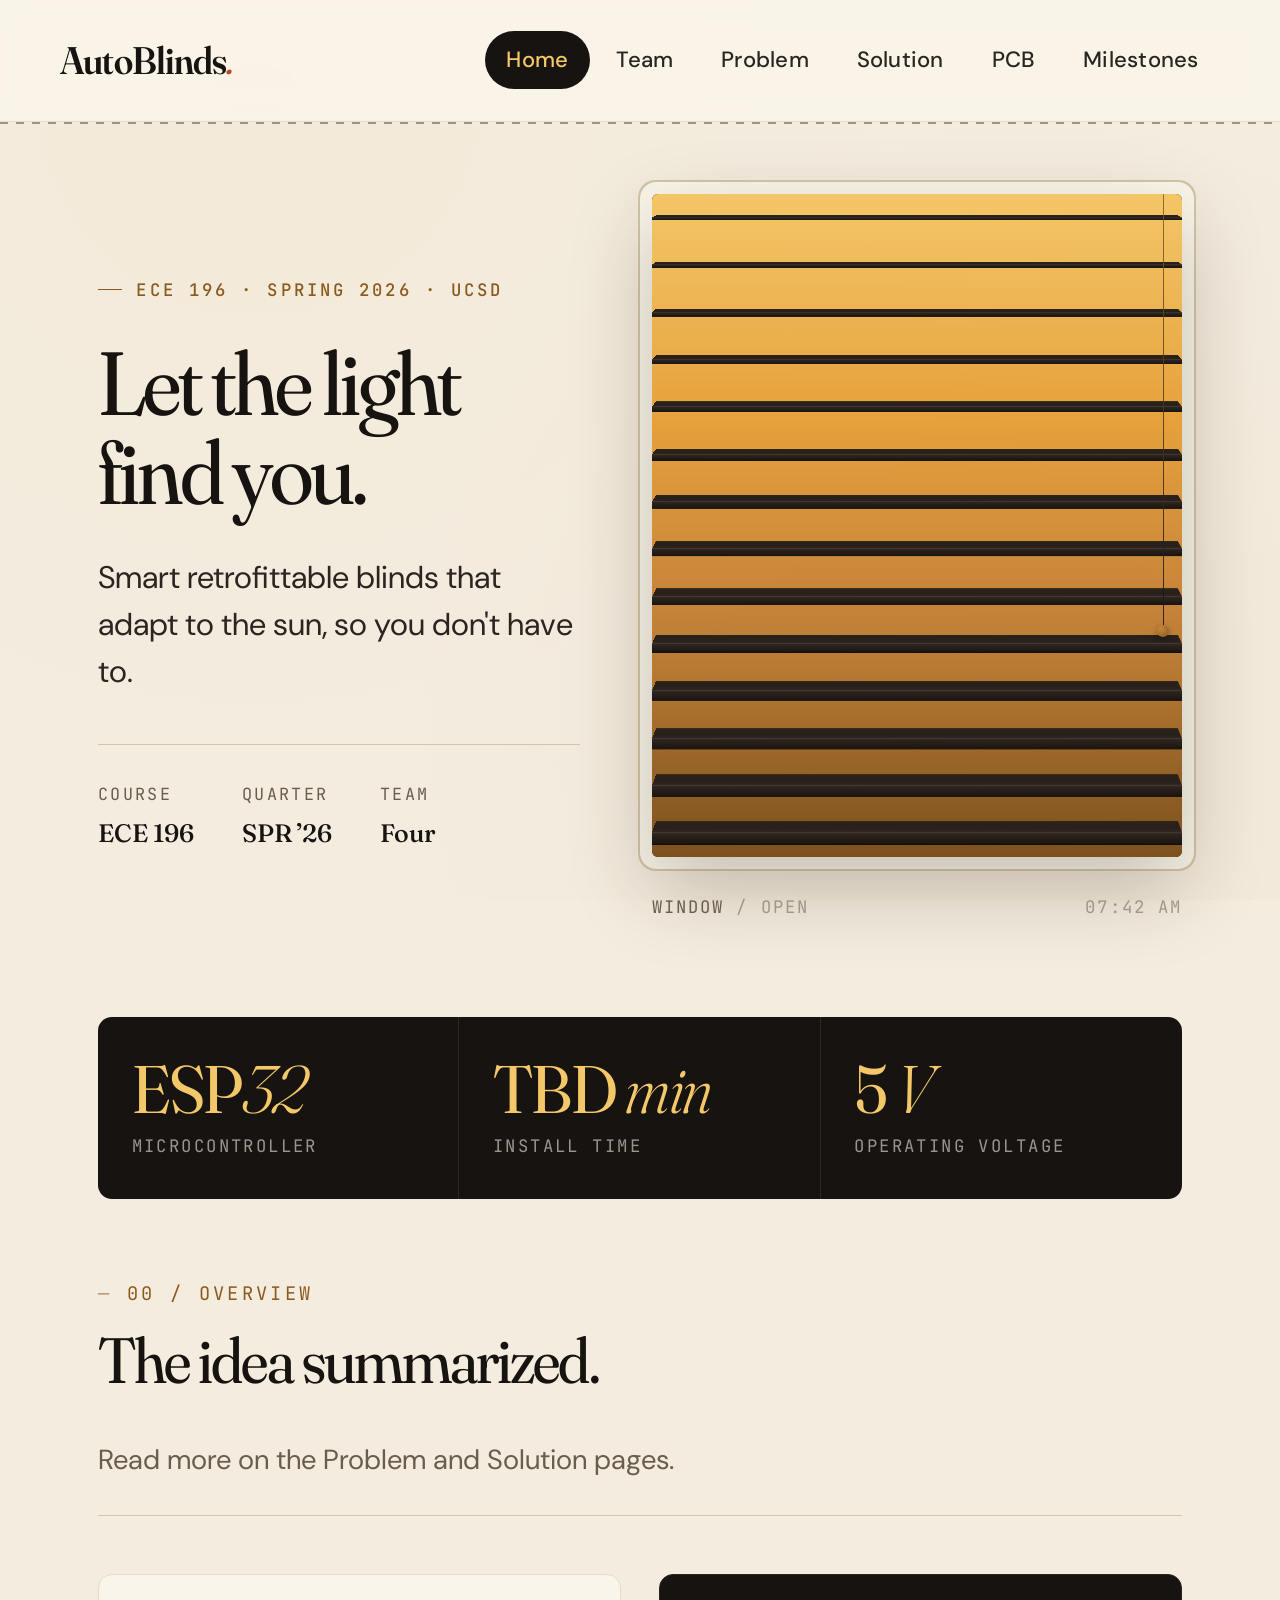
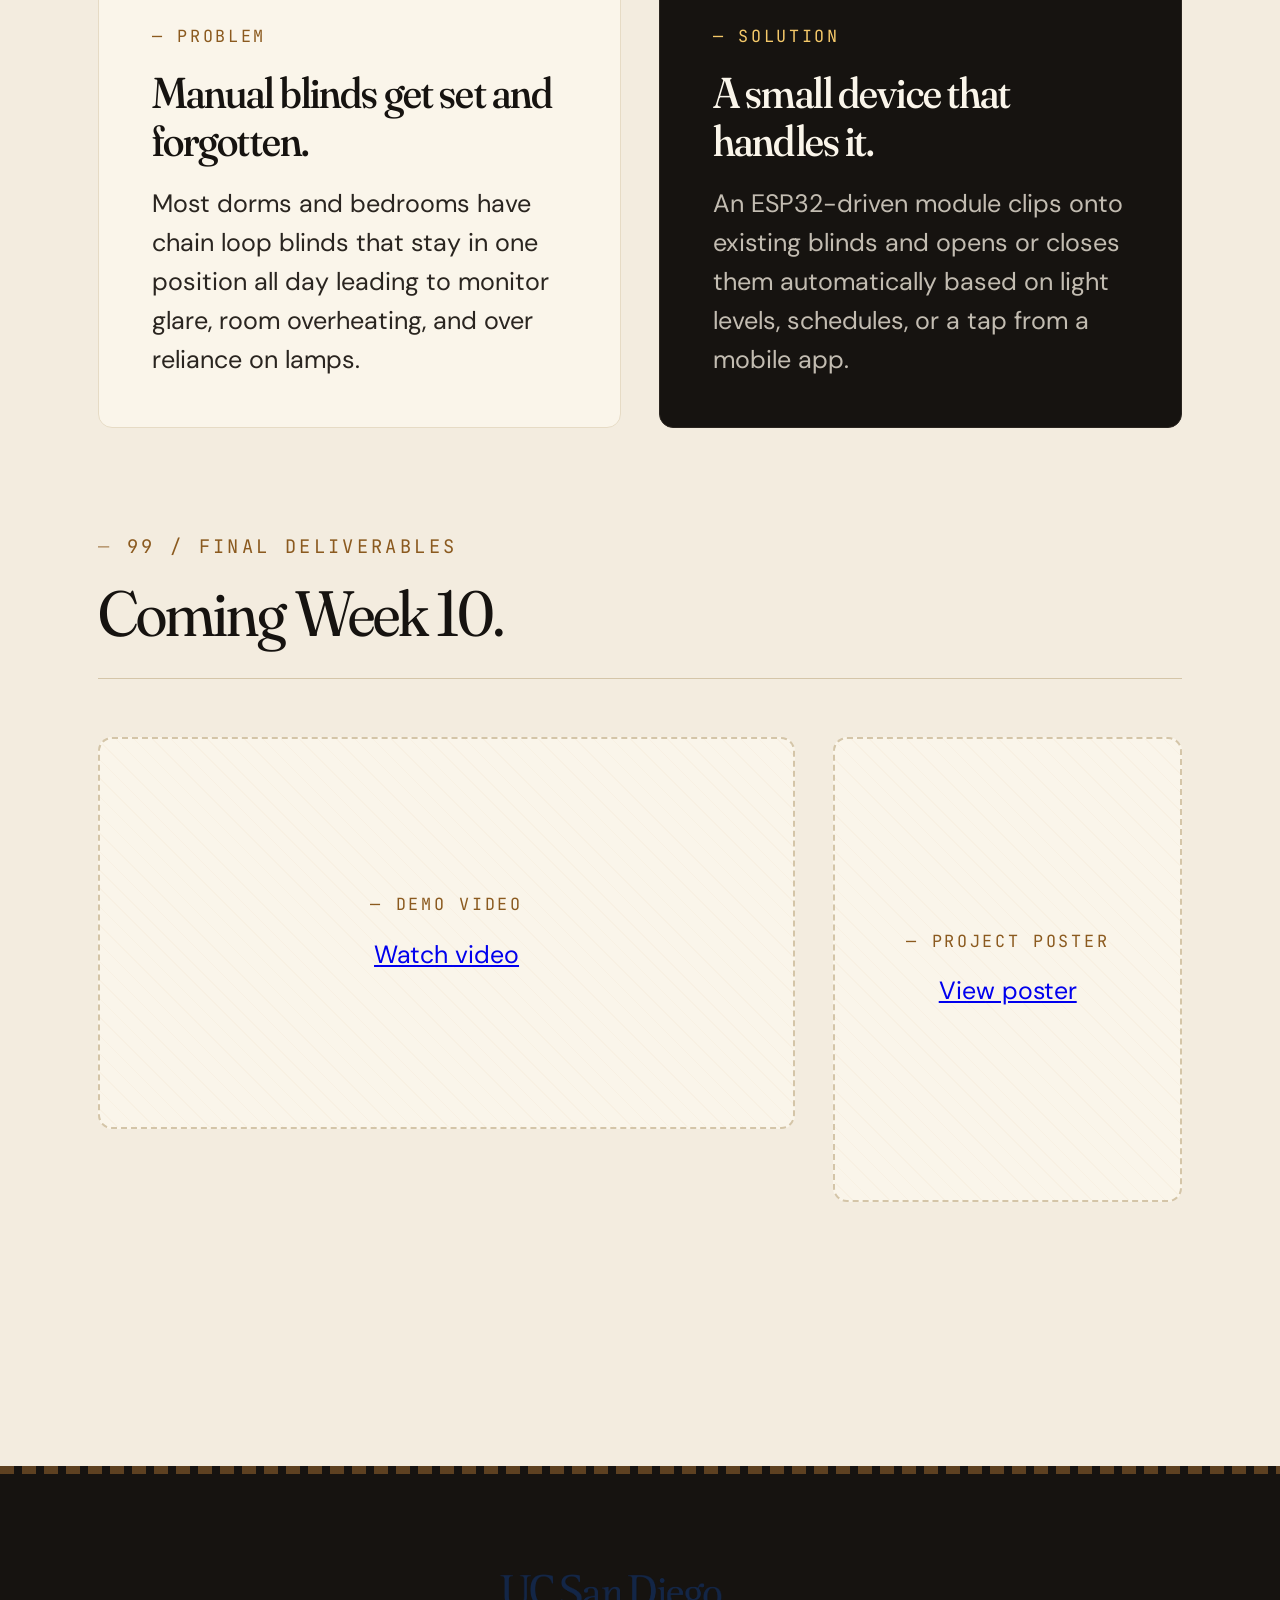
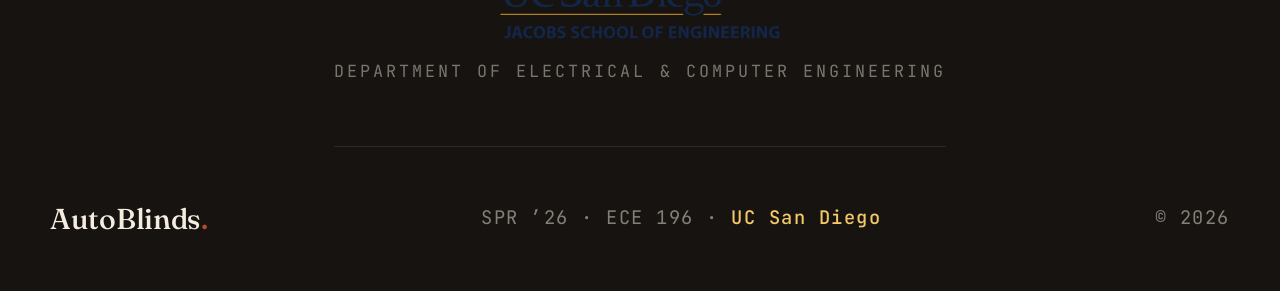
==== commit f10ecb0b: "progress links" ====
--- a/index.html
+++ b/index.html
@@ -127,9 +127,13 @@
             <div class="deliverables-grid">
                 <div class="placeholder-box wide">
                     <span class="ph-eyebrow">— Demo video</span>
+                    <a href="https://docs.google.com/document/d/1mkmbHQOY-wtiLqAW97BInc7v8SpNiyQS6Kr_Hi-OXiE/edit?usp=sharing" target="_blank">Watch video</a>
+
                 </div>
                 <div class="placeholder-box tall">
                     <span class="ph-eyebrow">— Project poster</span>
+                    <a href="https://docs.google.com/presentation/d/106cUran_vi4oRQ12T5E2EKki5sZbMyDbmZ6XrIn3RMQ/edit?usp=sharing" target="_blank">View poster</a>
+                    
                 </div>
             </div>
         </section>
--- a/assets/styles.css
+++ b/assets/styles.css
@@ -32,6 +32,7 @@
 *, *::before, *::after { box-sizing: border-box; margin: 0; padding: 0; }
 
 html {
+    font-size: 150%; /* Increased from default for better scaling */
     scroll-behavior: smooth;
     -webkit-font-smoothing: antialiased;
     -moz-osx-font-smoothing: grayscale;
@@ -1169,6 +1170,42 @@
     background: var(--sun);
 }
 
+.pin-group {
+    position: absolute;
+    transform: translate(-50%, -50%);
+    display: flex;
+    align-items: center;
+    gap: 0.25rem;
+    z-index: 2;
+}
+
+.pin-group .pin {
+    position: static;
+    transform: none;
+    flex-shrink: 0;
+}
+
+.pin-group .pin:hover {
+    transform: scale(1.15);
+}
+
+.pin-label {
+    font-family: var(--mono);
+    font-size: 0.5rem;
+    font-weight: 600;
+    letter-spacing: 0.04em;
+    text-transform: uppercase;
+    color: var(--ink);
+    background: rgba(250, 245, 234, 0.88);
+    border: 1px solid var(--rule);
+    border-radius: 3px;
+    padding: 0.1rem 0.28rem;
+    white-space: nowrap;
+    box-shadow: 0 1px 4px rgba(45, 33, 20, 0.18);
+    backdrop-filter: blur(4px);
+    pointer-events: none;
+}
+
 .figure-caption {
     padding: 1rem 1.4rem;
     border-top: 1px solid var(--rule-soft);
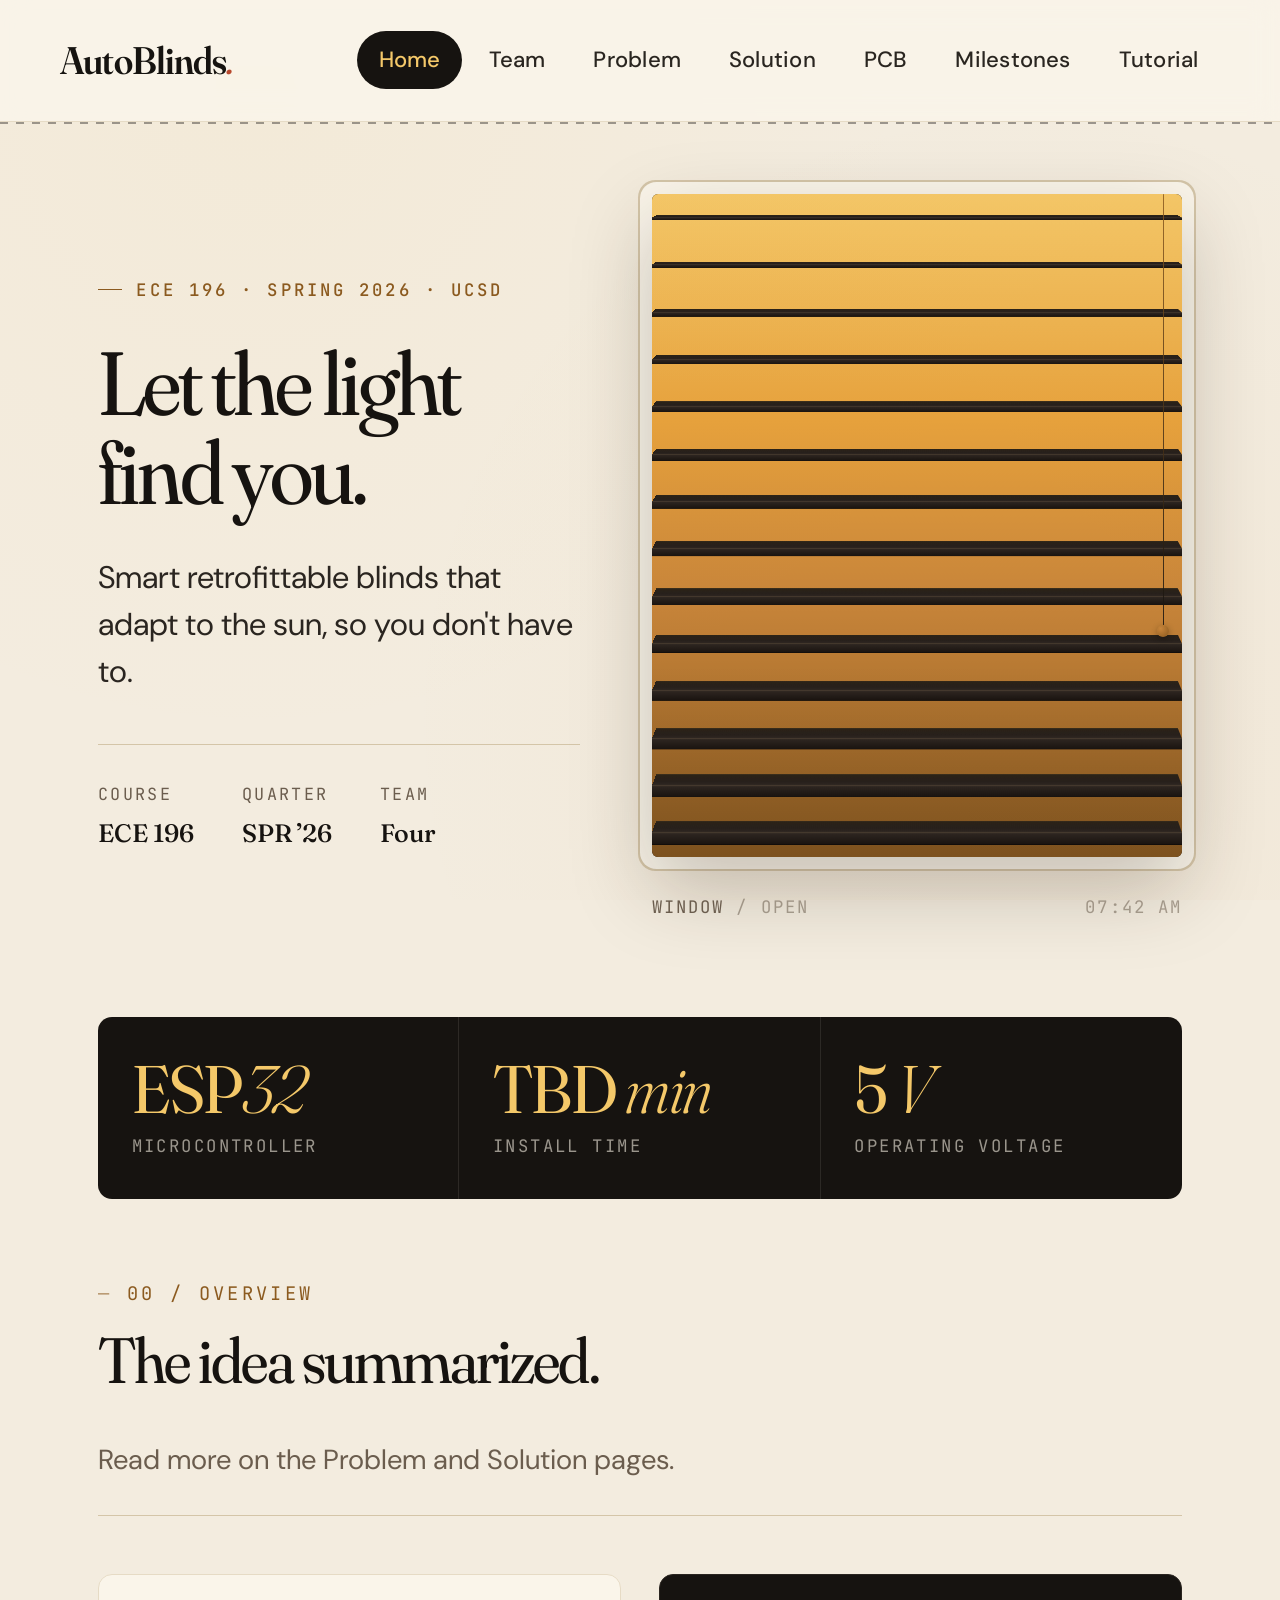
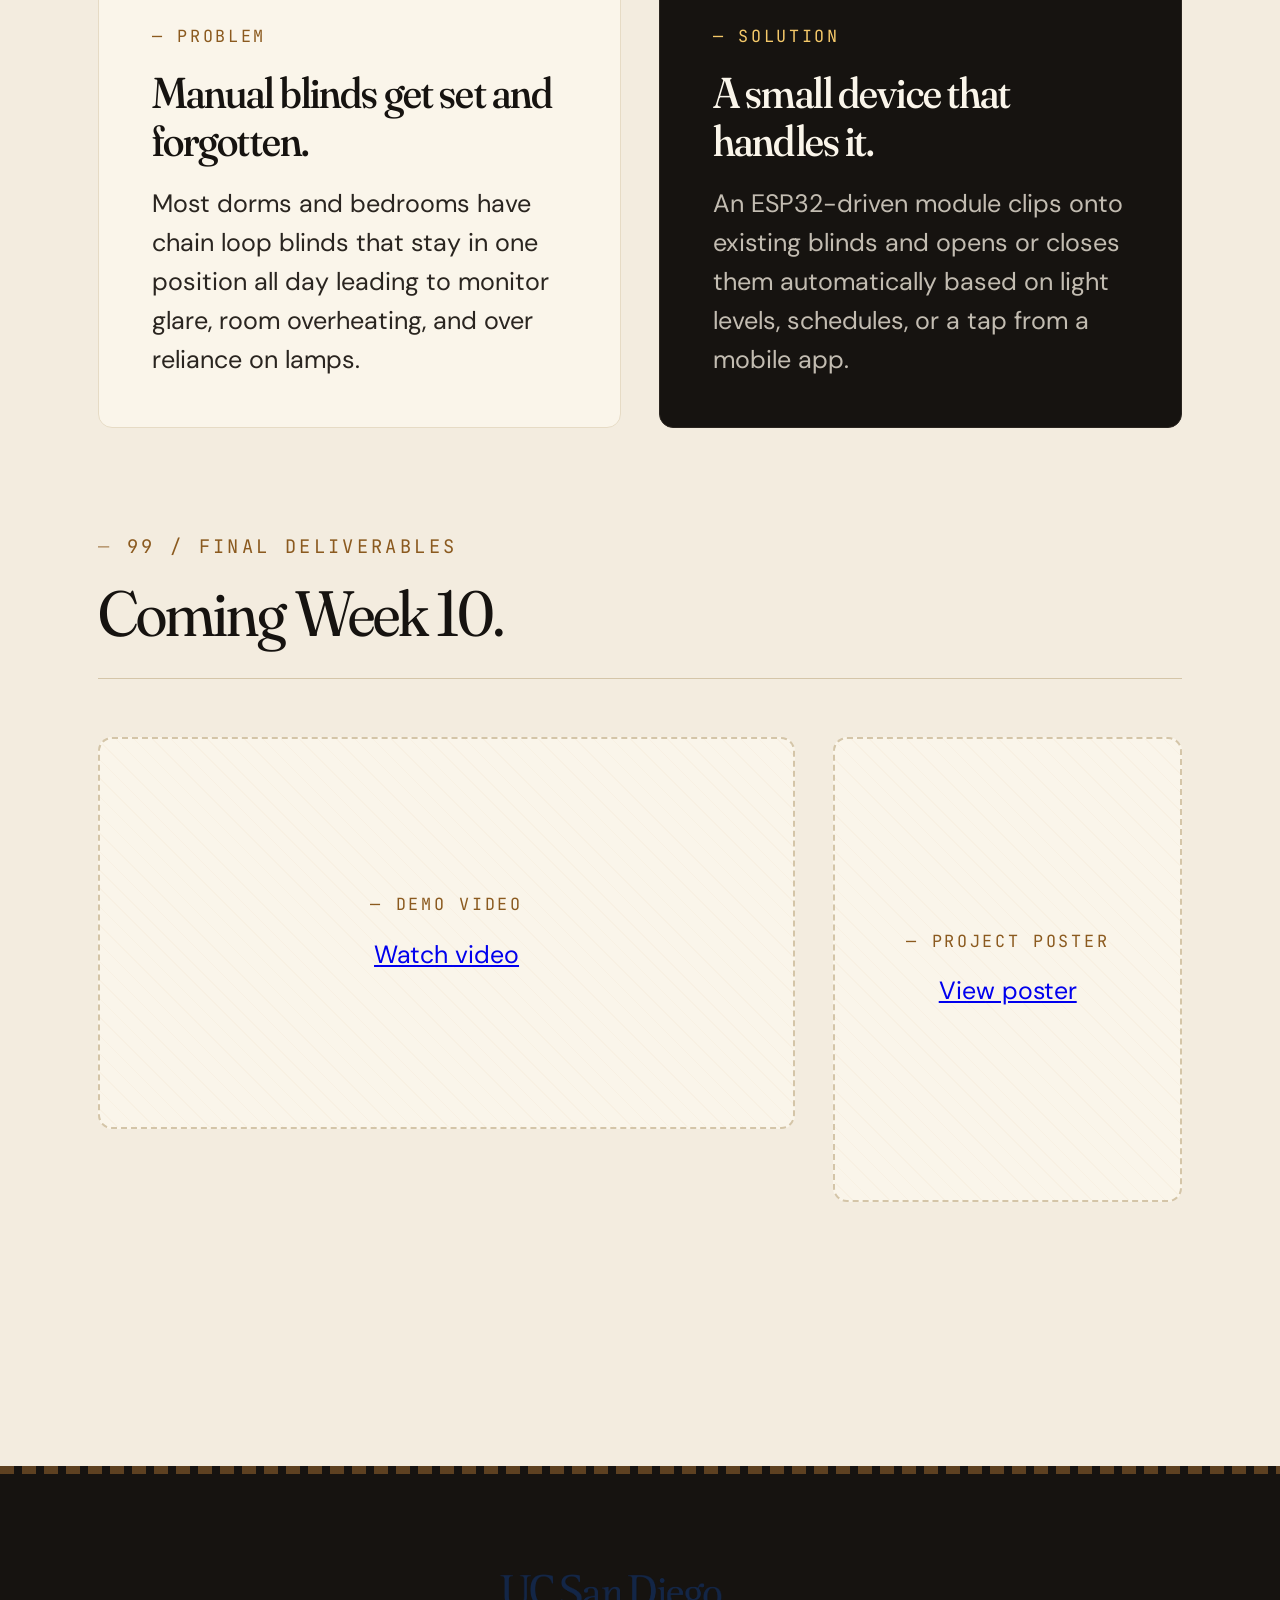
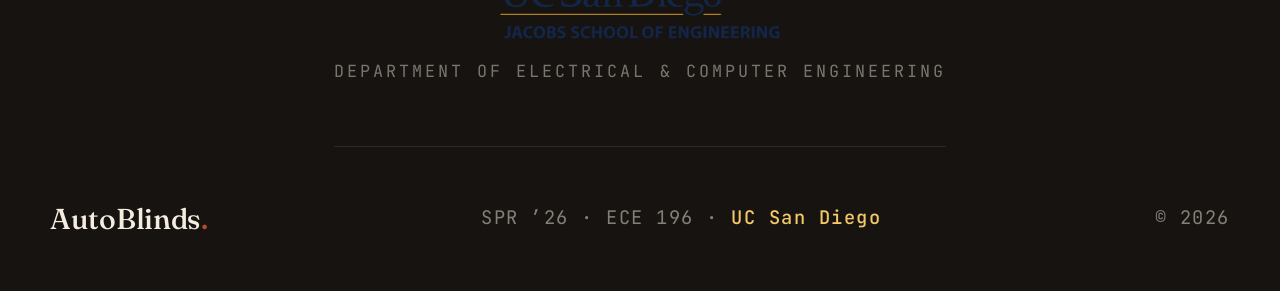
==== commit 2294d73d: "tutorial page" ====
--- a/index.html
+++ b/index.html
@@ -20,6 +20,7 @@
                 <a href="solution.html">Solution</a>
                 <a href="pcb.html">PCB</a>
                 <a href="milestones.html">Milestones</a>
+                <a href="tutorial.html">Tutorial</a>
             </nav>
         </div>
     </header>
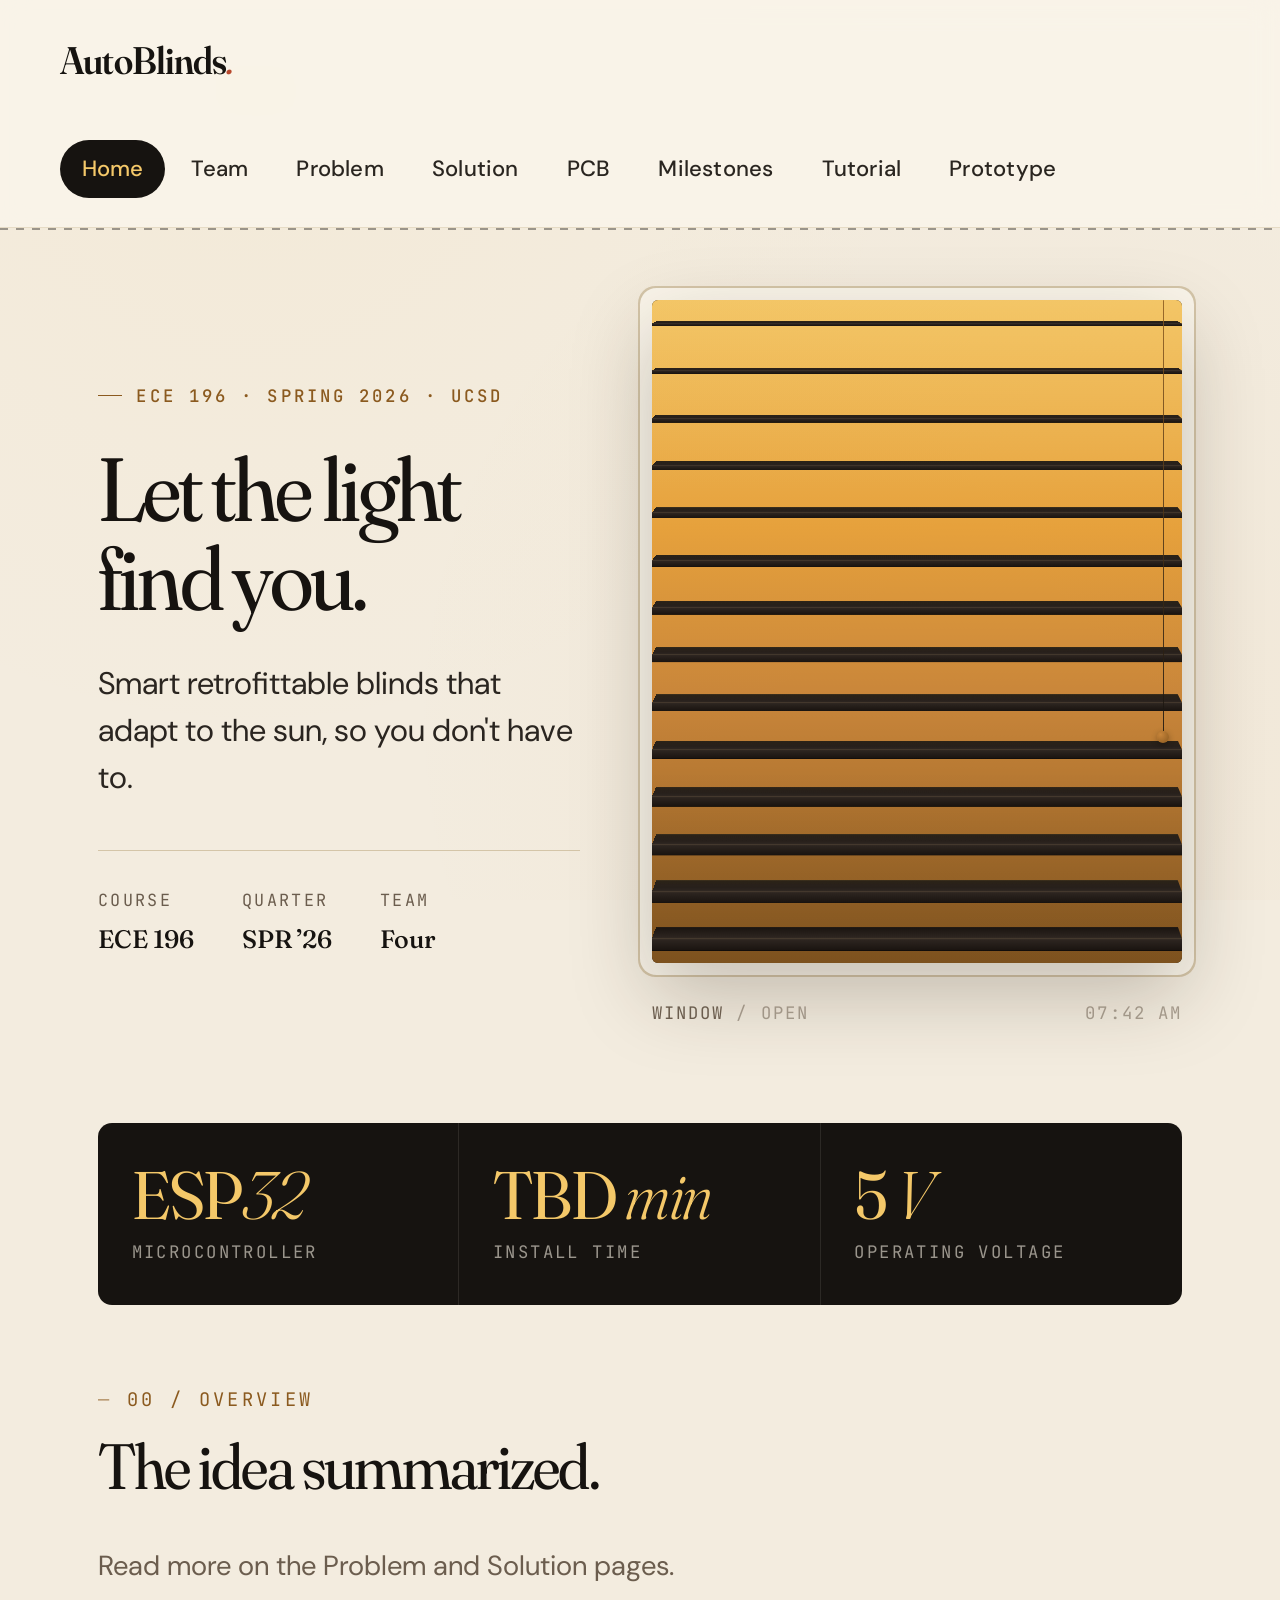
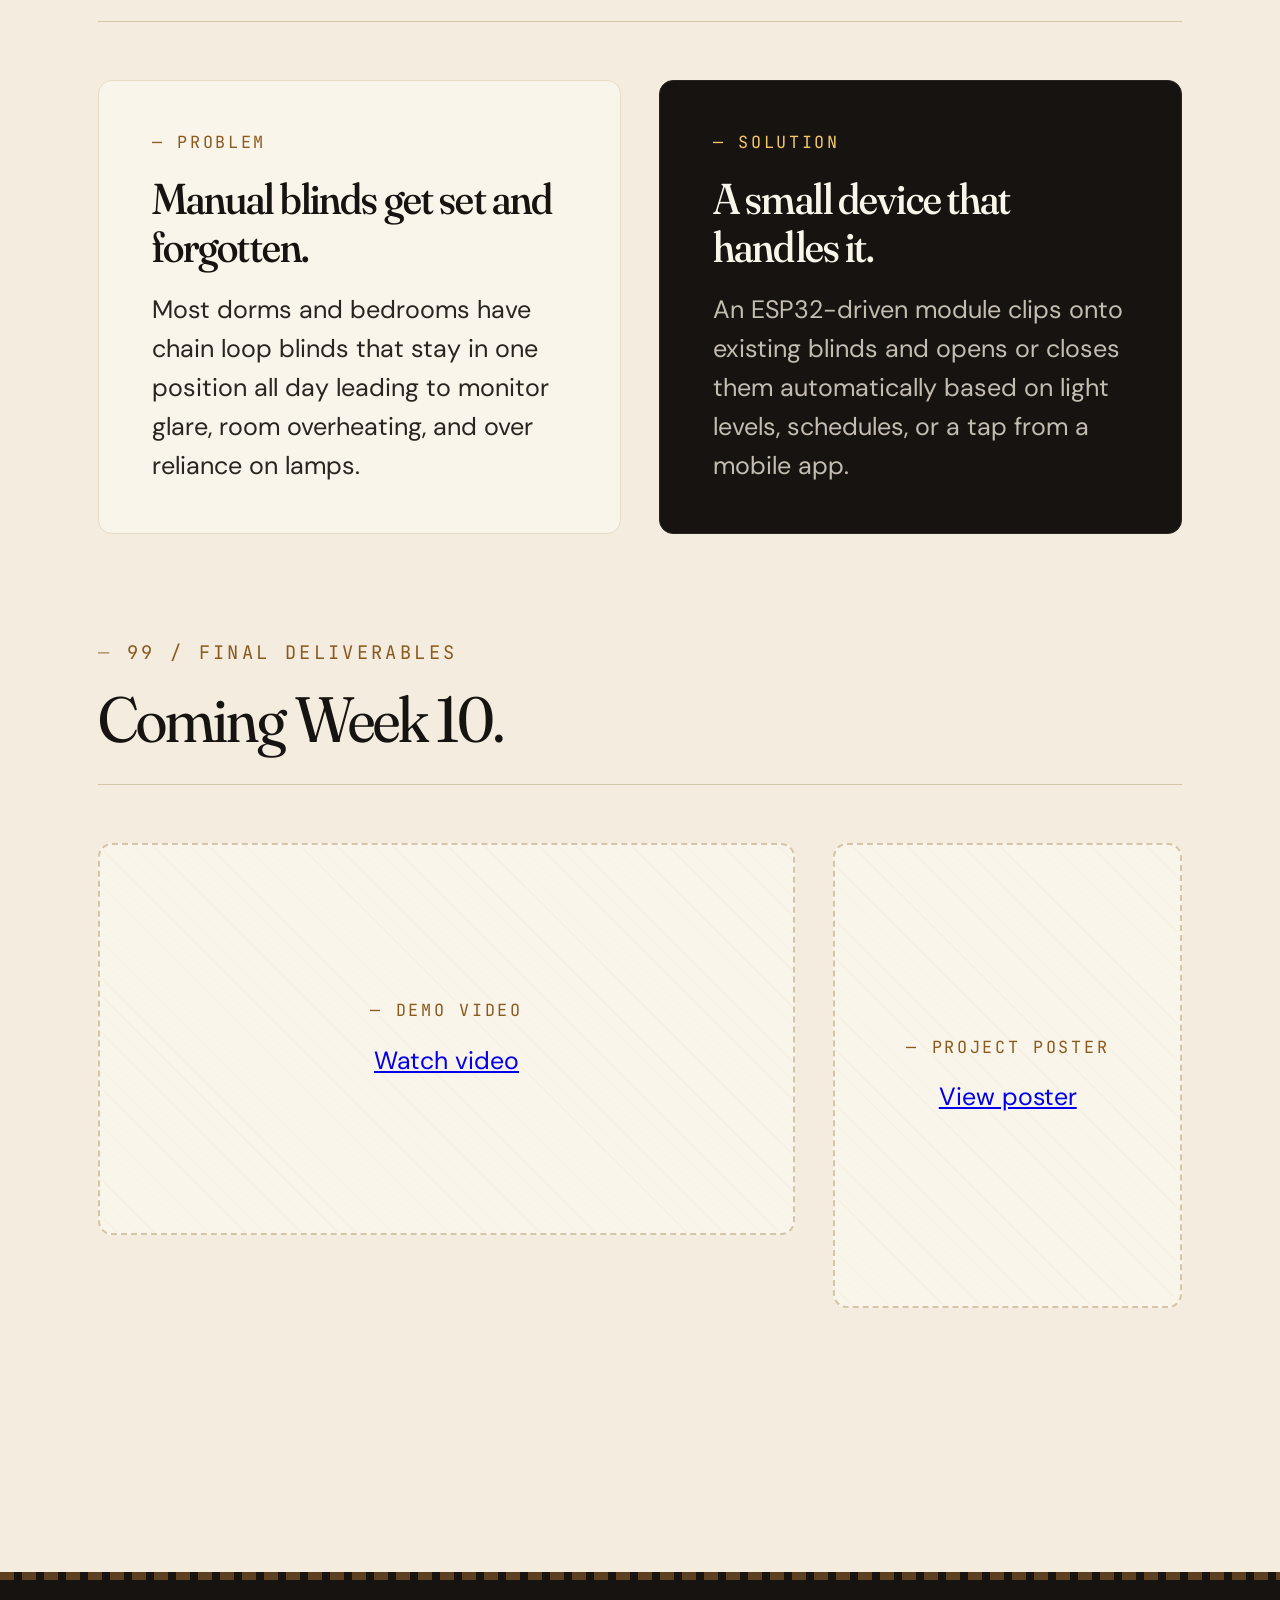
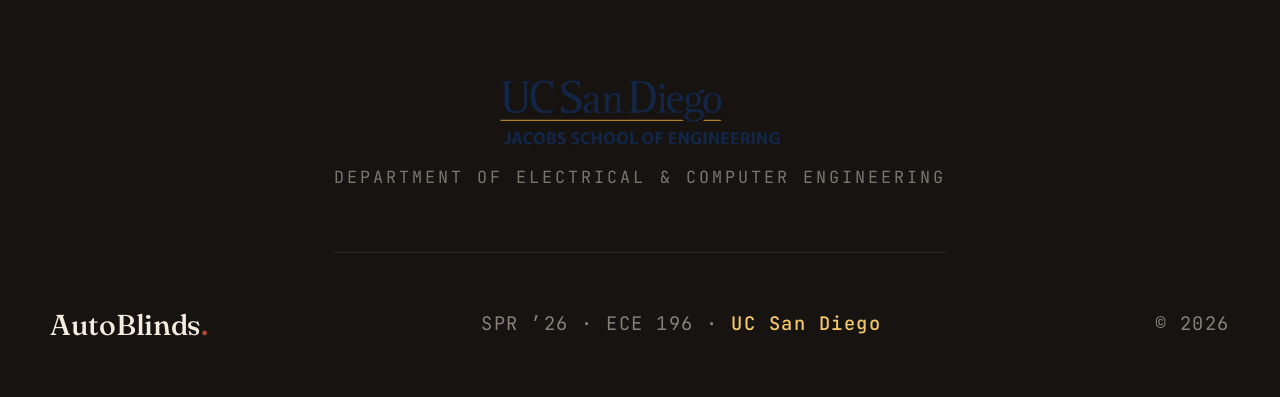
==== commit 73a57371: "prototype" ====
--- a/index.html
+++ b/index.html
@@ -21,6 +21,7 @@
                 <a href="pcb.html">PCB</a>
                 <a href="milestones.html">Milestones</a>
                 <a href="tutorial.html">Tutorial</a>
+                <a href="prototype.html">Prototype</a>
             </nav>
         </div>
     </header>
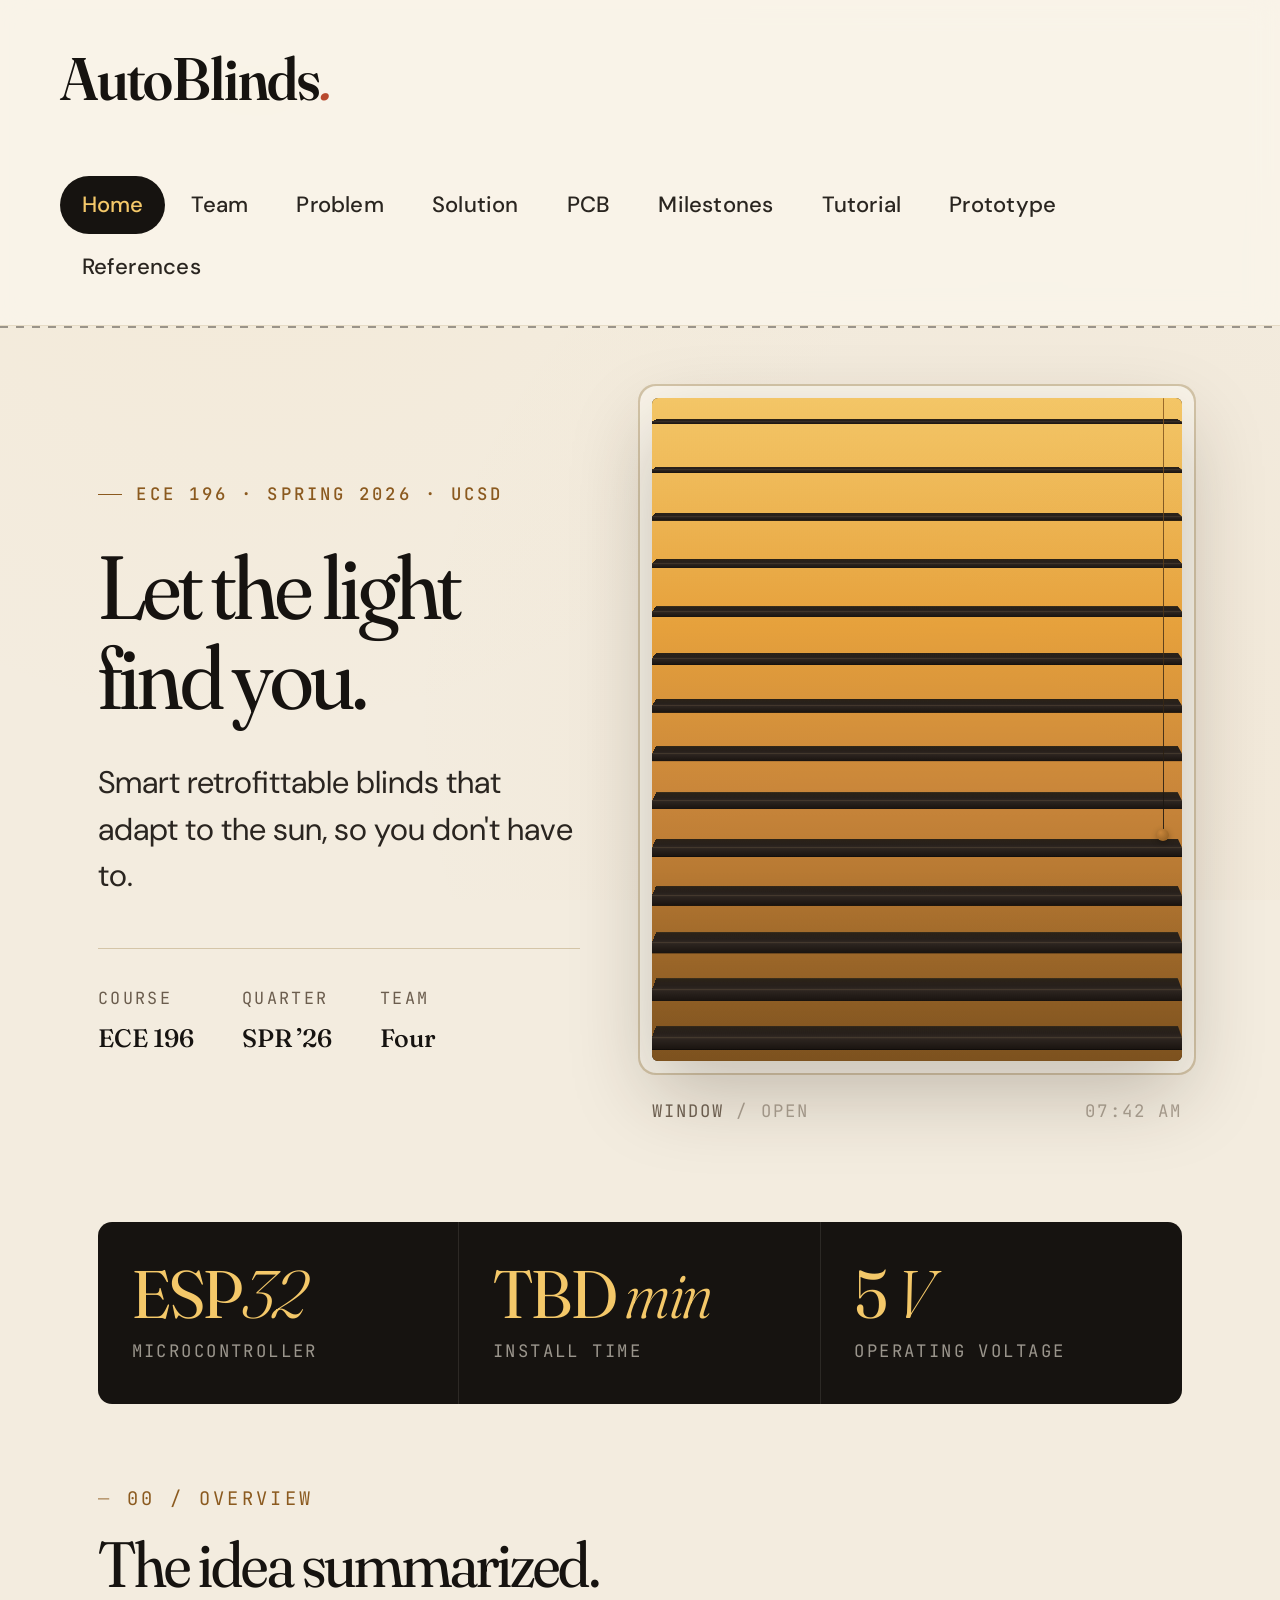
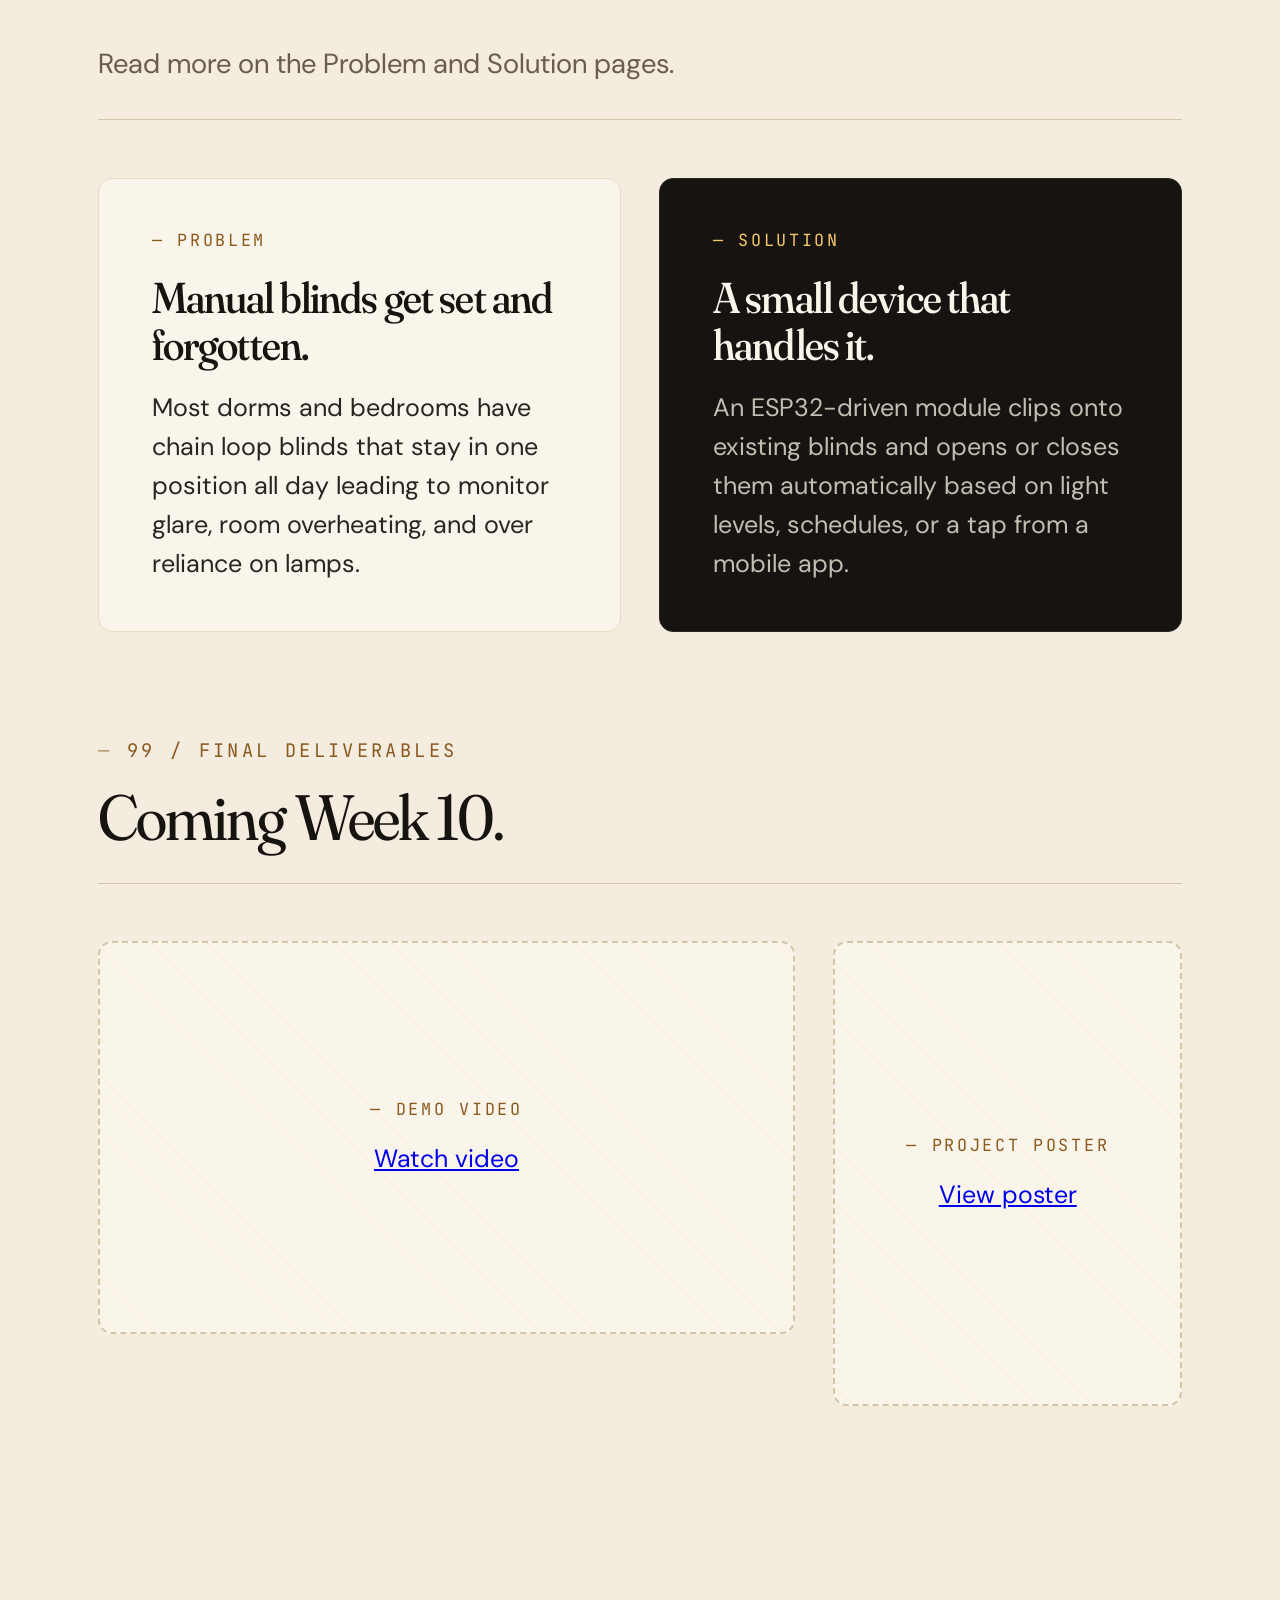
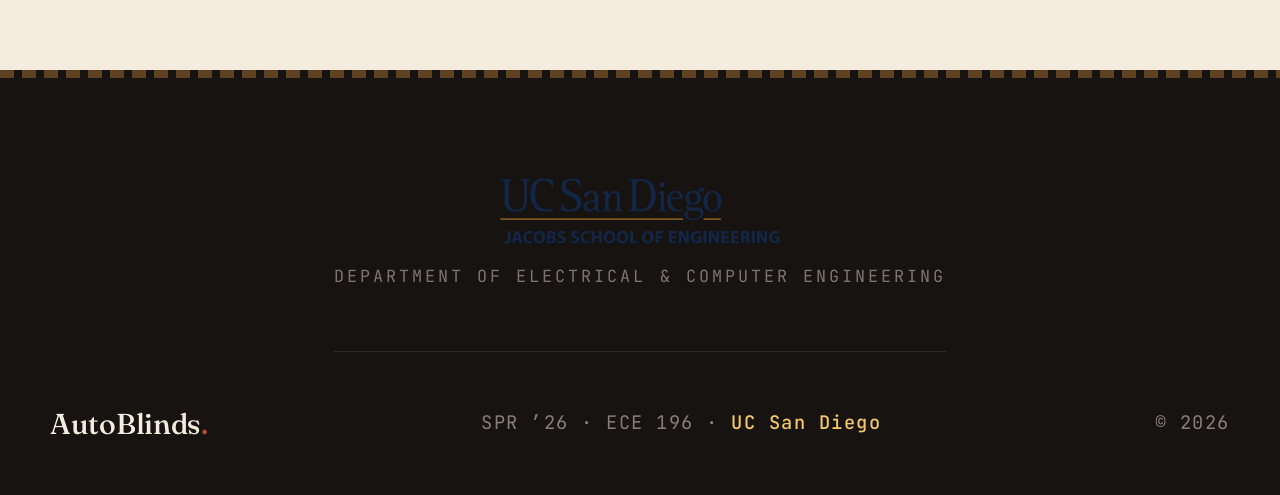
==== commit 498d3671: "Added references section" ====
--- a/index.html
+++ b/index.html
@@ -22,6 +22,7 @@
                 <a href="milestones.html">Milestones</a>
                 <a href="tutorial.html">Tutorial</a>
                 <a href="prototype.html">Prototype</a>
+                <a href="references.html">References</a>
             </nav>
         </div>
     </header>
--- a/assets/styles.css
+++ b/assets/styles.css
@@ -110,7 +110,7 @@
 header h1 {
     font-family: var(--display);
     font-variation-settings: "opsz" 144, "SOFT" 30;
-    font-size: 1.6rem;
+    font-size: 2.5rem;
     font-weight: 600;
     letter-spacing: -0.02em;
     color: var(--ink);
@@ -737,10 +737,30 @@
 .feature-tile.dark:hover { border-color: var(--sun); }
 
 
+/* ... existing code ... */
 .team-grid {
     display: grid;
-    grid-template-columns: repeat(auto-fit, minmax(260px, 1fr));
-    gap: 1.6rem;
+    grid-template-columns: repeat(auto-fit, minmax(220px, 1fr));
+    gap: 1.5rem;
+}
+
+/* Added for references page */
+section ul {
+    list-style: none;
+    padding: 0;
+}
+
+section ul li {
+    background: var(--paper);
+    padding: 1rem;
+    border-radius: var(--radius-md);
+    margin-bottom: 1rem;
+    border: 1px solid var(--rule-soft);
+}
+
+section ul li a {
+    text-decoration: none;
+    color: var(--text-main);
 }
 
 .member {
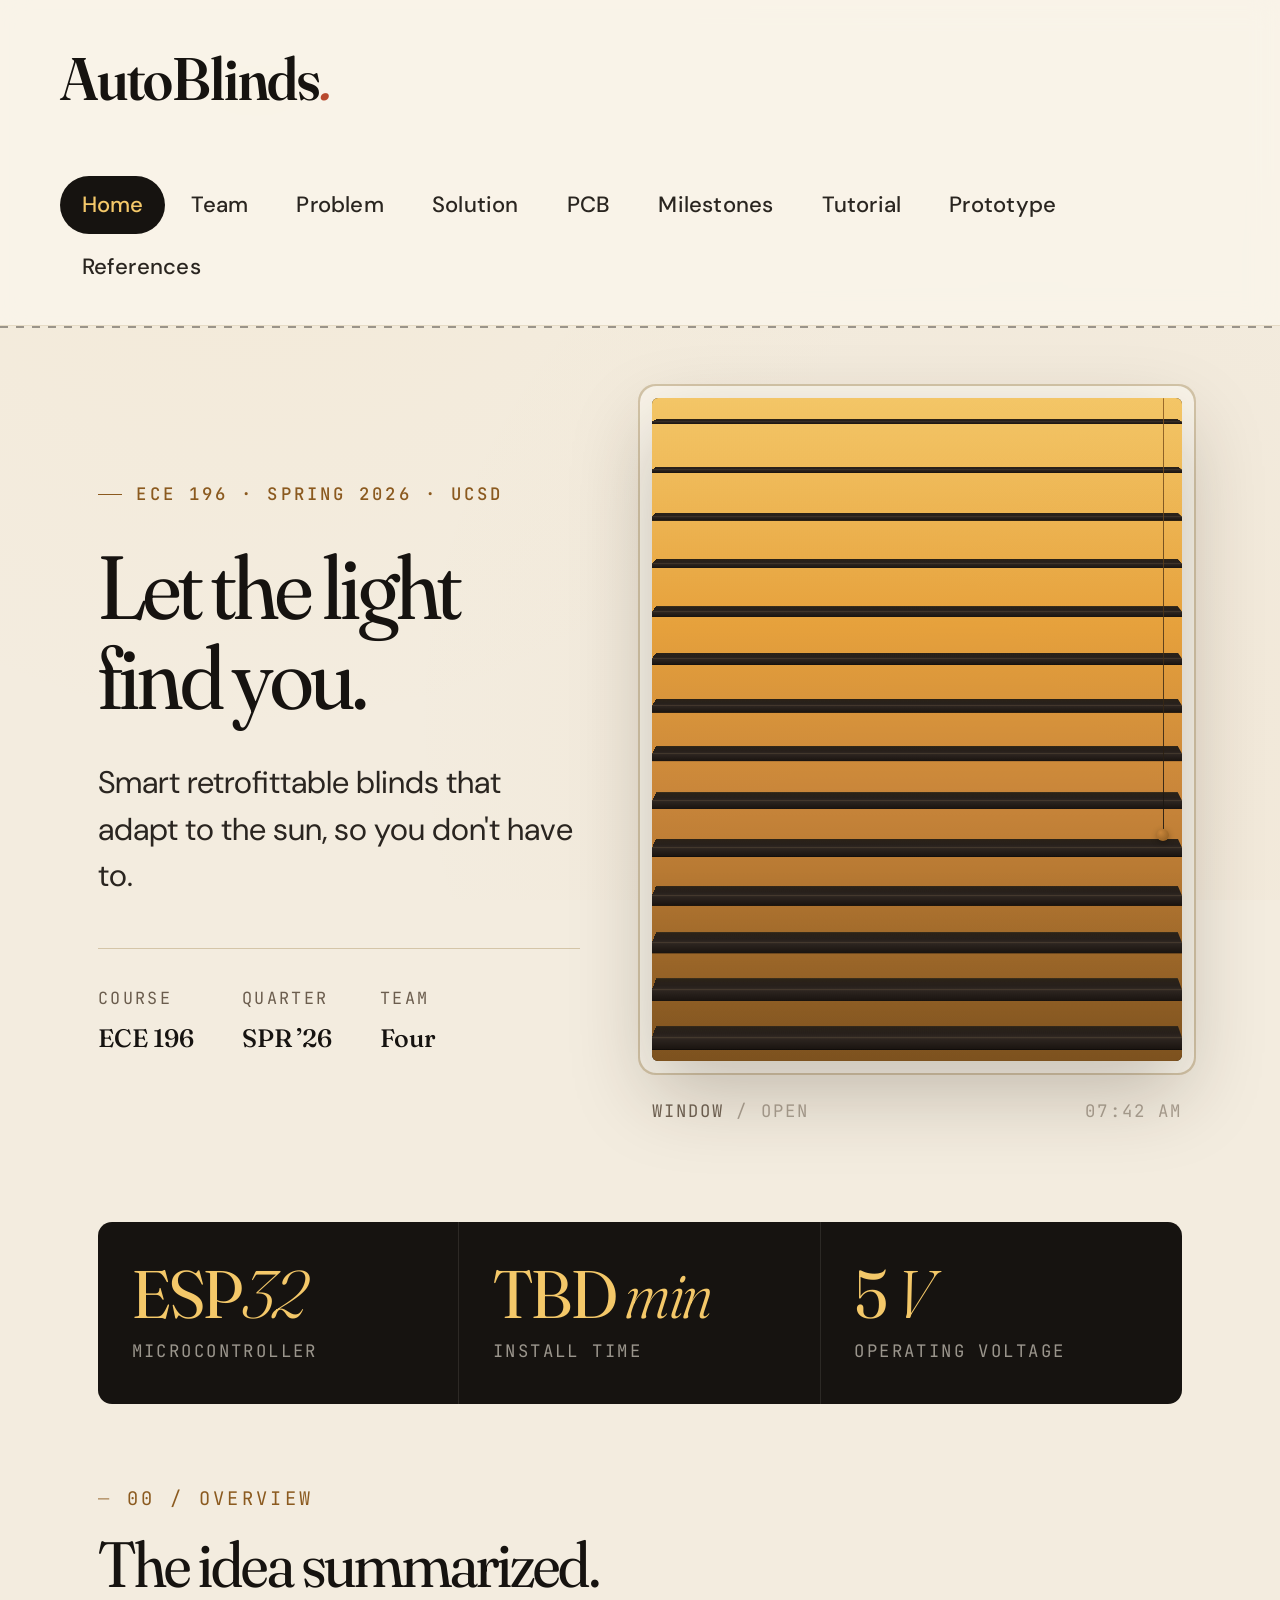
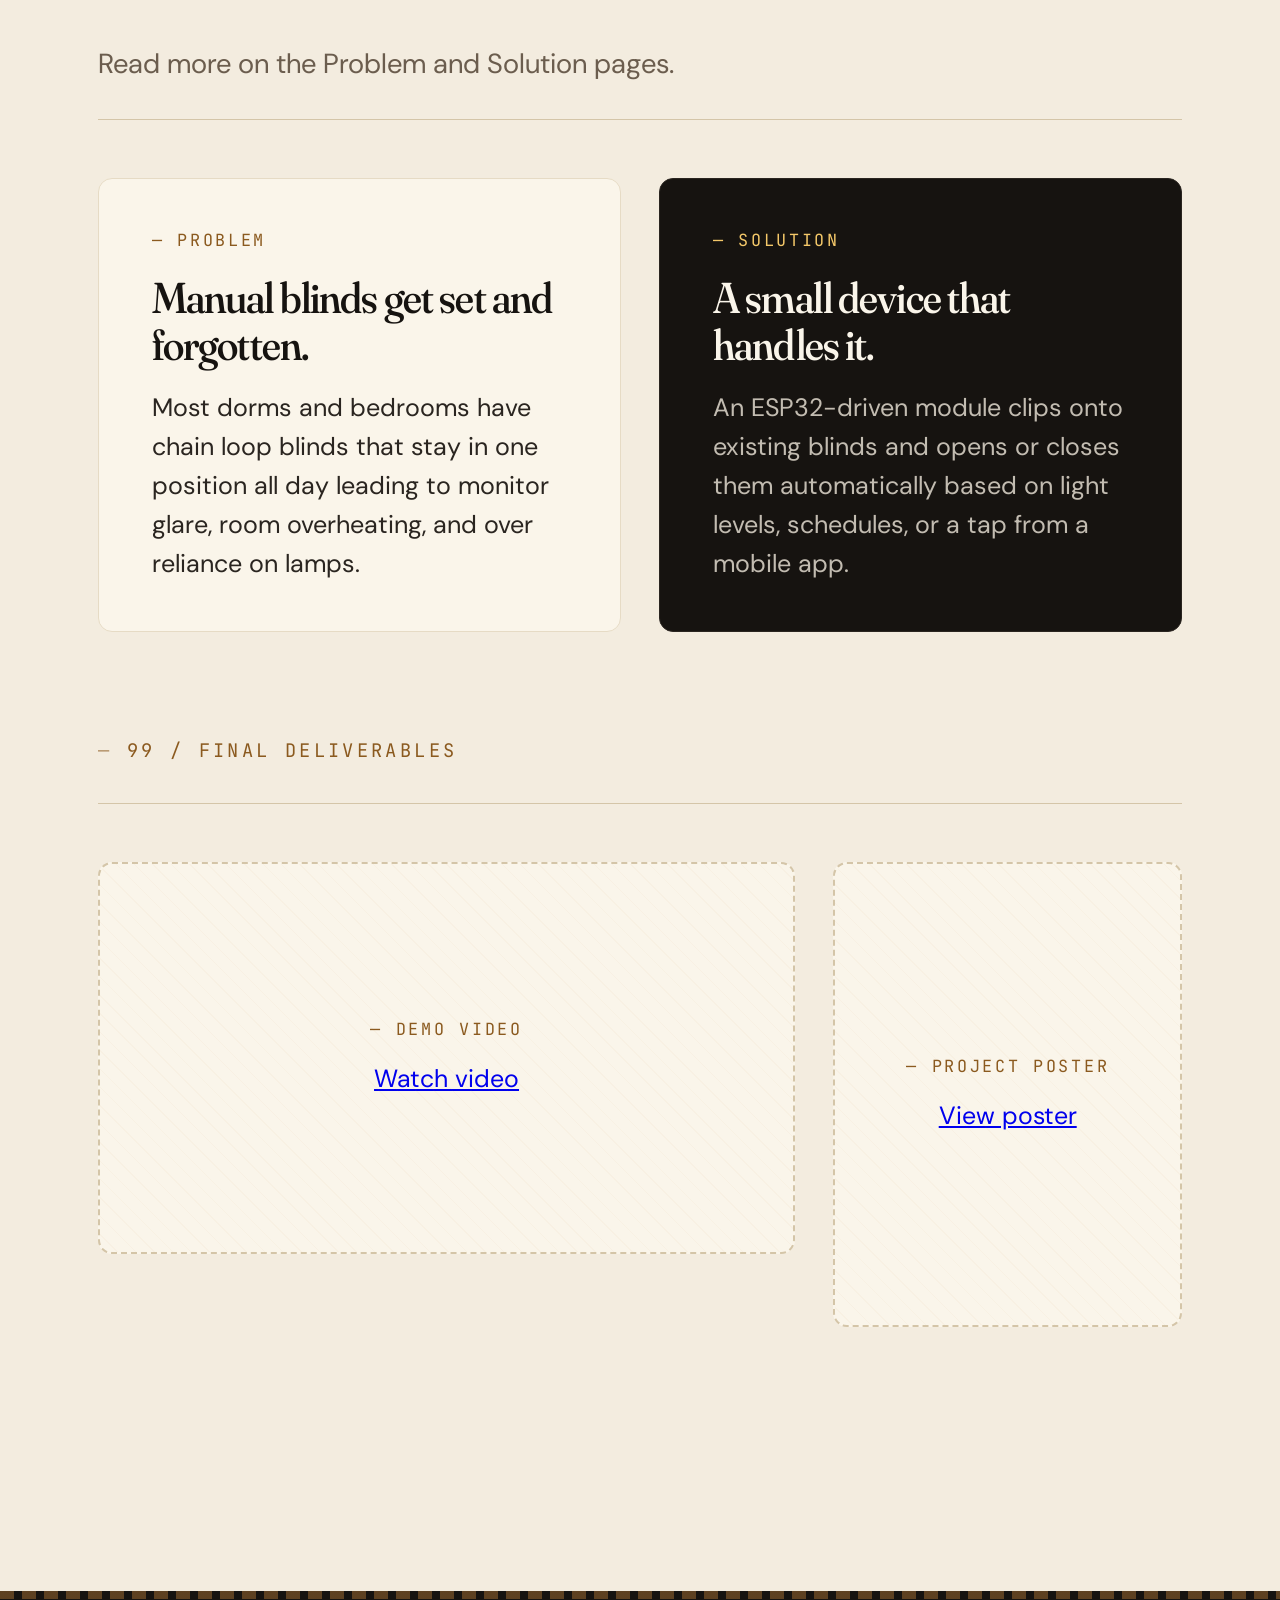
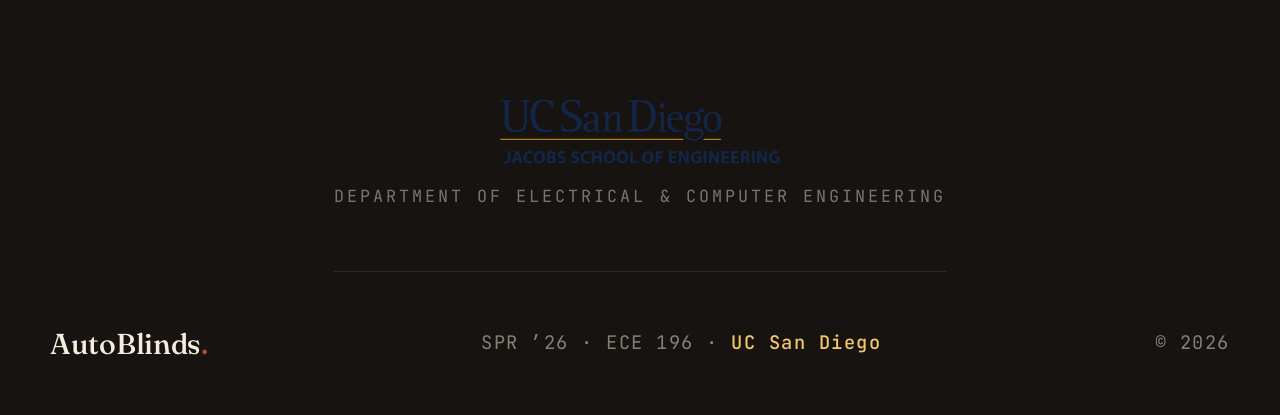
==== commit 2c2e3ca1: "pivots and touch ups" ====
--- a/index.html
+++ b/index.html
@@ -123,19 +123,18 @@
             <div class="section-head">
                 <div class="titles">
                     <span class="section-num">99 / Final deliverables</span>
-                    <h2>Coming Week 10.</h2>
                 </div>
             </div>
 
             <div class="deliverables-grid">
                 <div class="placeholder-box wide">
                     <span class="ph-eyebrow">— Demo video</span>
-                    <a href="https://docs.google.com/document/d/1mkmbHQOY-wtiLqAW97BInc7v8SpNiyQS6Kr_Hi-OXiE/edit?usp=sharing" target="_blank">Watch video</a>
+                    <a href="https://drive.google.com/file/d/16FZ5gifJdZH_88ilDQB7bkmhxs6Azolj/view?usp=sharing" target="_blank">Watch video</a>
 
                 </div>
                 <div class="placeholder-box tall">
                     <span class="ph-eyebrow">— Project poster</span>
-                    <a href="https://docs.google.com/presentation/d/106cUran_vi4oRQ12T5E2EKki5sZbMyDbmZ6XrIn3RMQ/edit?usp=sharing" target="_blank">View poster</a>
+                    <a href="https://docs.google.com/presentation/d/1ZLV8zaPGNiXkDdYoKq34uznavnjdKMf_THKw3BHVYnI/edit?usp=sharing" target="_blank">View poster</a>
                     
                 </div>
             </div>
--- a/assets/styles.css
+++ b/assets/styles.css
@@ -797,20 +797,6 @@
     transform: scale(1.05);
 }
 
-.member .photo::after {
-    content: '';
-    position: absolute;
-    inset: 0;
-    background: repeating-linear-gradient(
-        180deg,
-        rgba(22, 19, 16, 0.35) 0 1px,
-        transparent 1px 14px
-    );
-    opacity: 0.4;
-    transition: opacity 0.4s;
-    pointer-events: none;
-}
-
 .member:hover .photo::after { opacity: 0; }
 
 .member .info {
